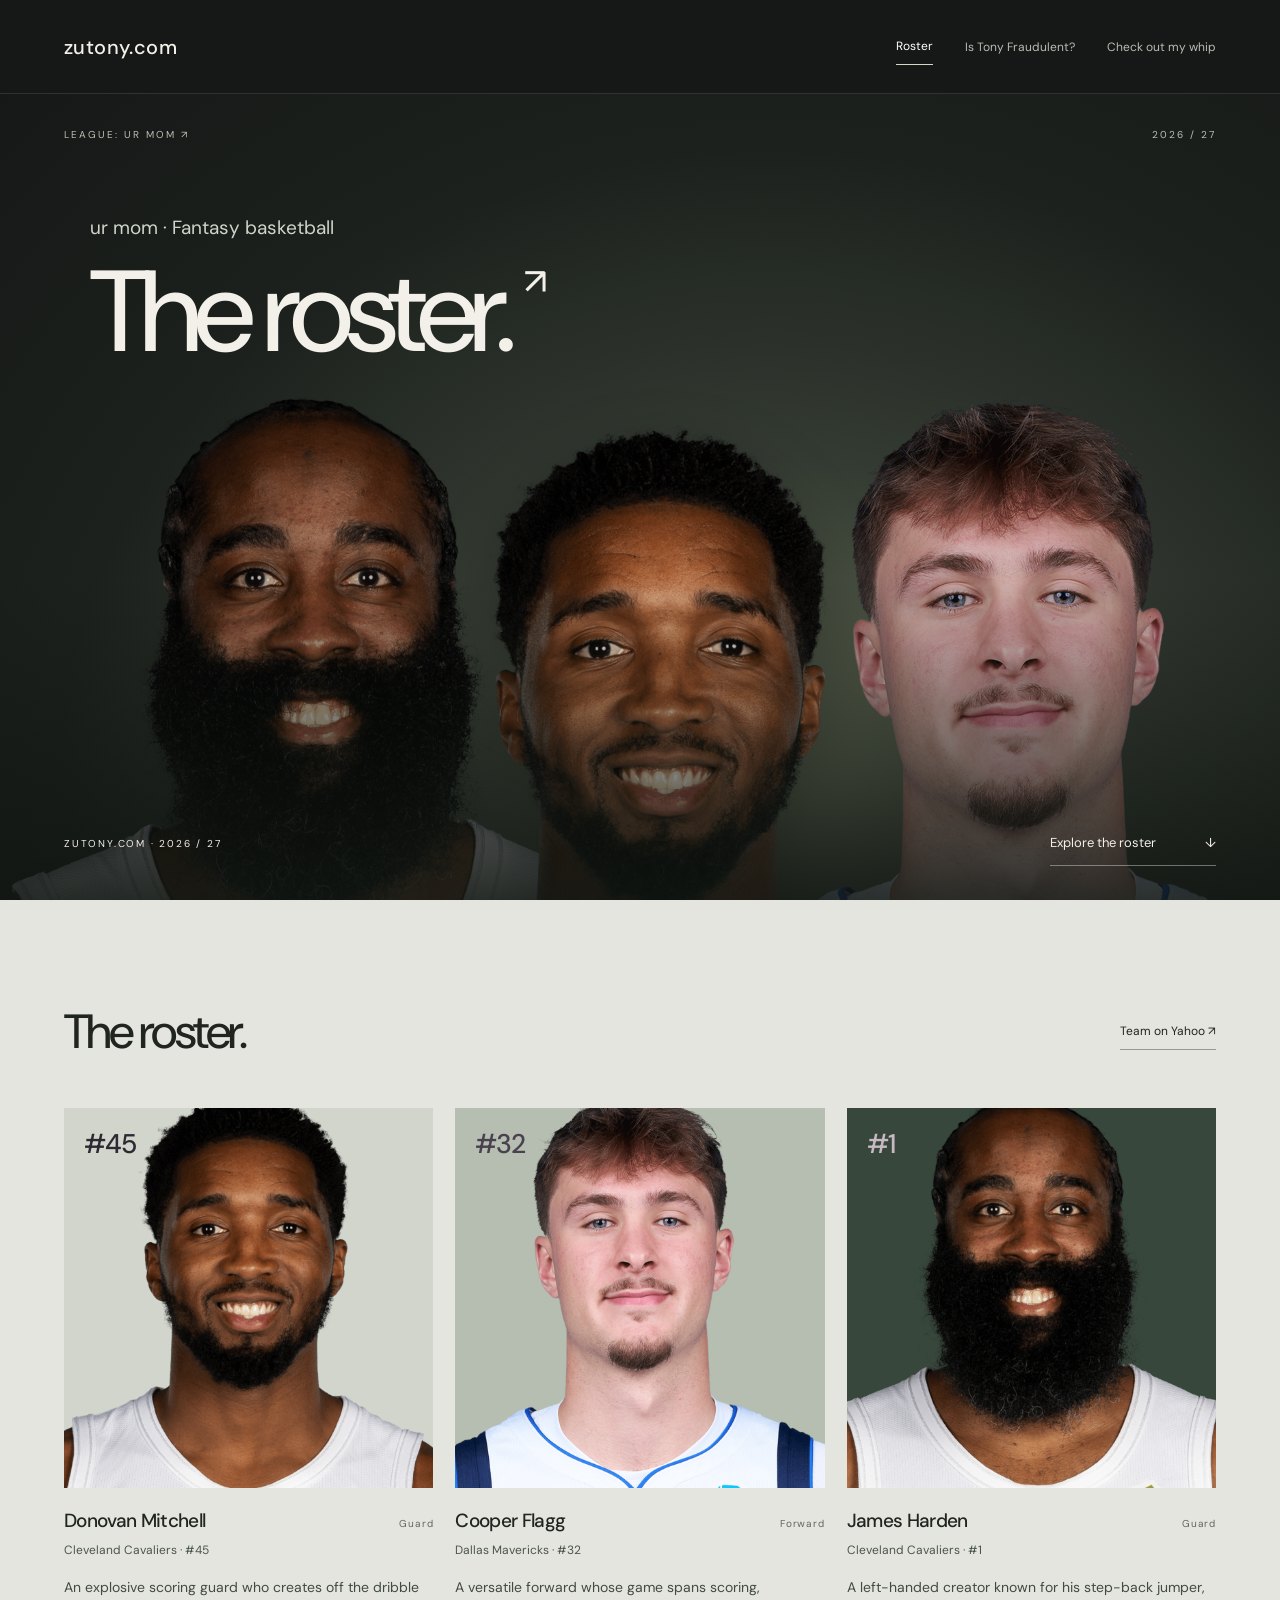
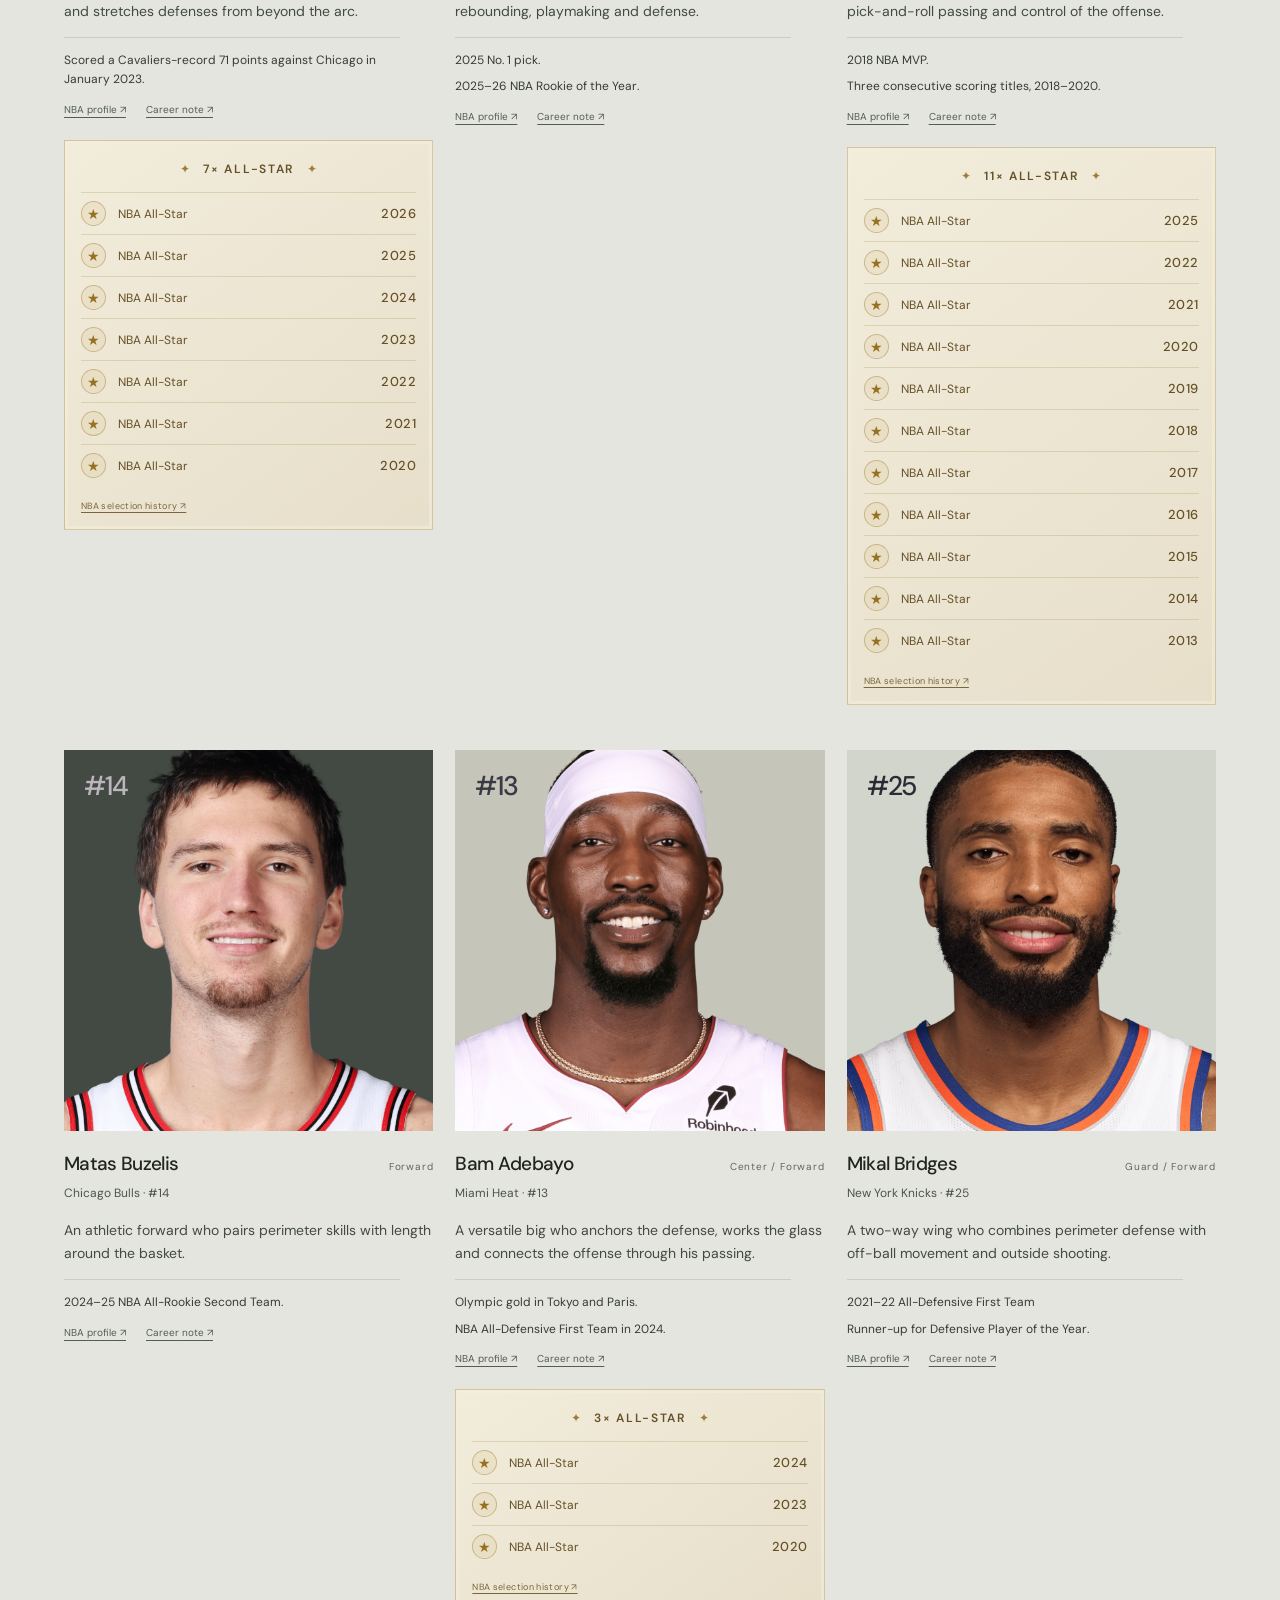
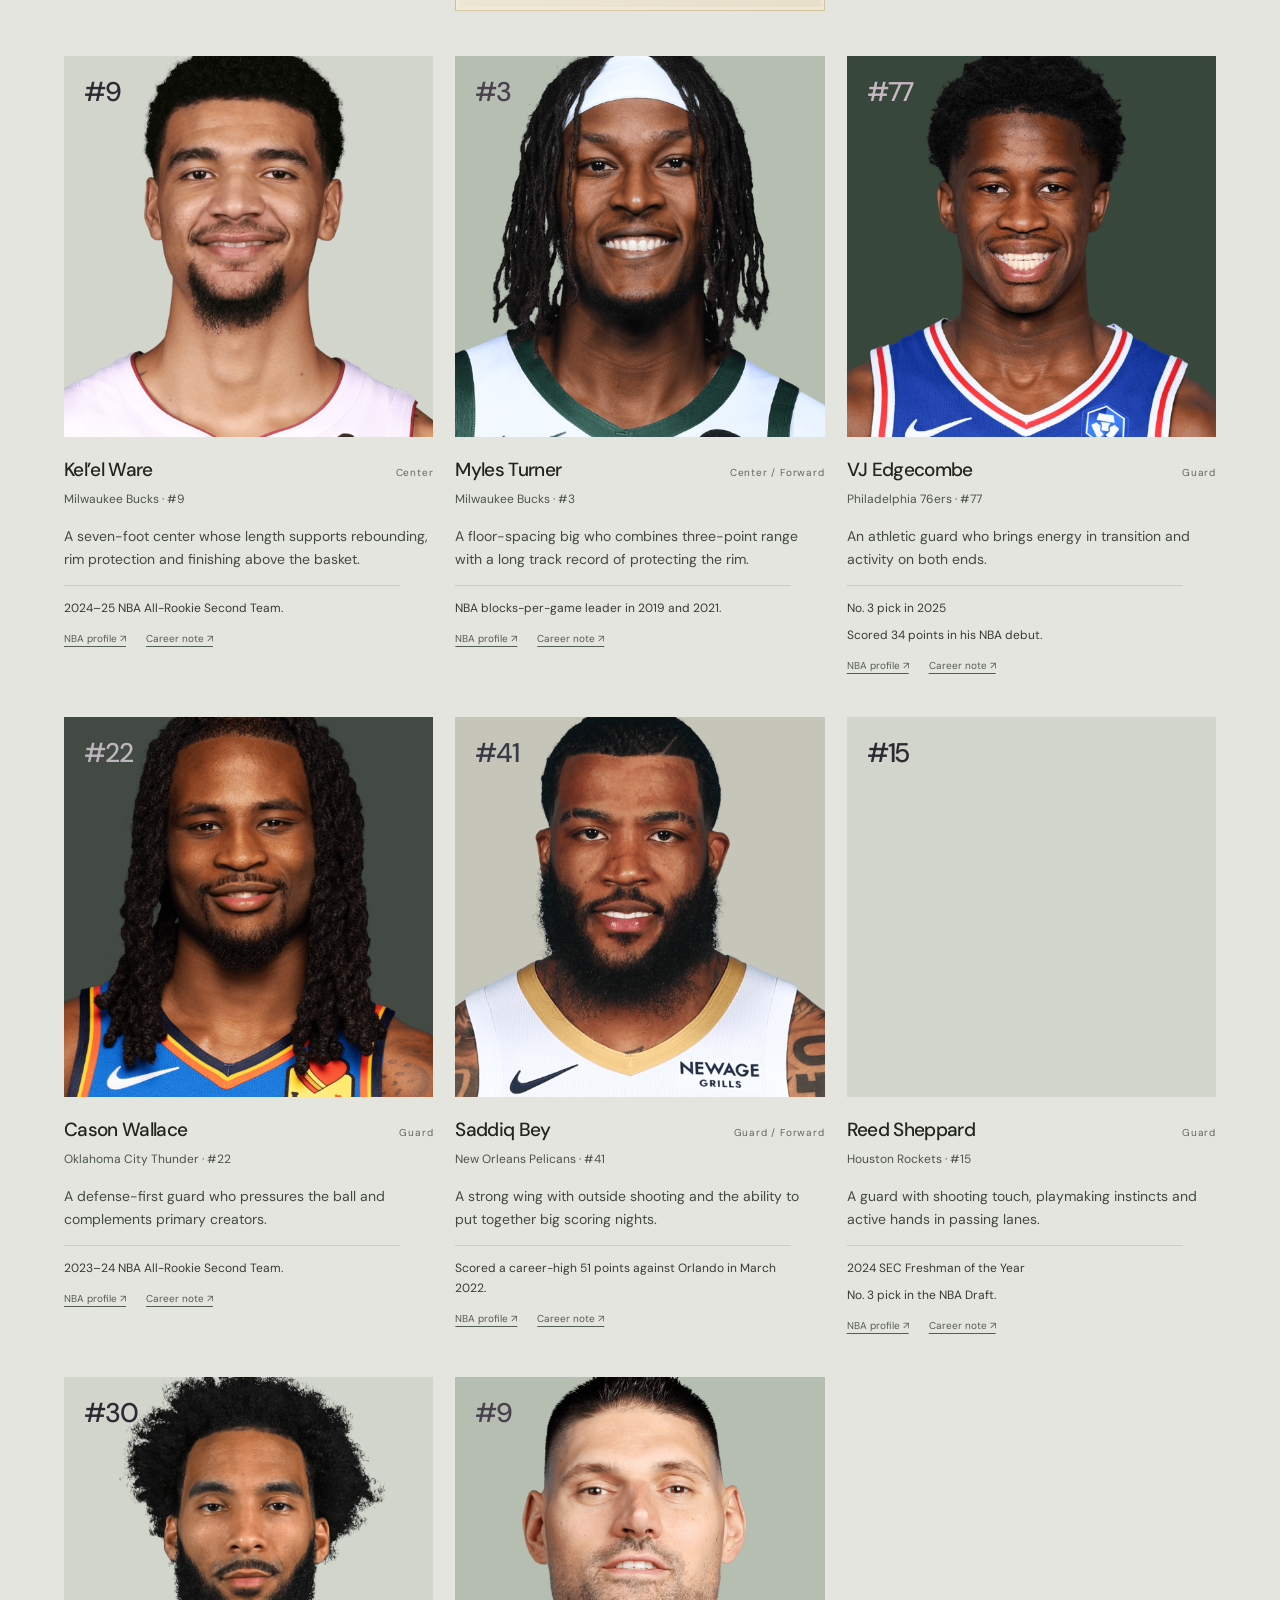
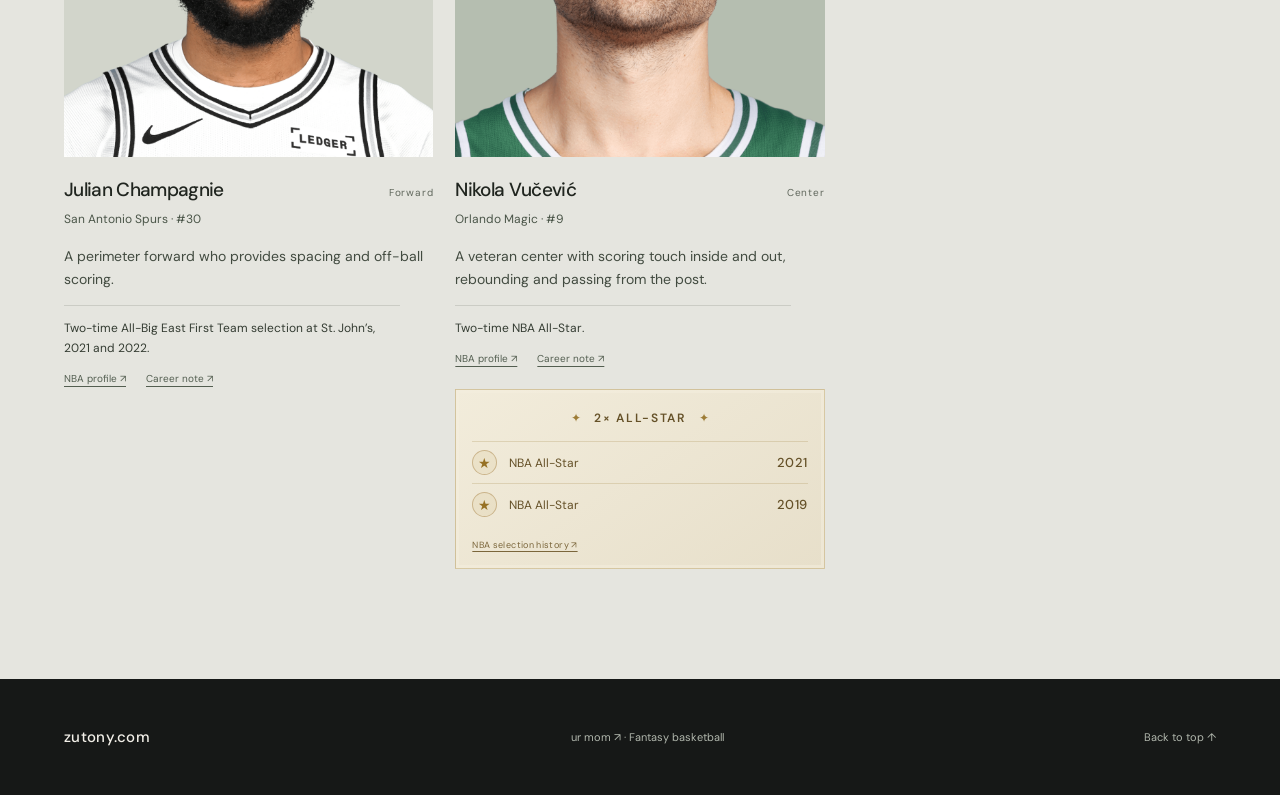
==== index.html @ 823941b4 "Publish zutony.com website" ====
<!doctype html>
<html lang="en">
<head>
<meta charset="utf-8"><meta name="viewport" content="width=device-width,initial-scale=1">
<title>The Roster — ur mom</title>
<meta name="description" content="Meet the zutony.com roster in the ur mom fantasy basketball league.">
<link rel="stylesheet" href="style.css"><link rel="stylesheet" href="pages.css">
</head>
<body>
<header><a class="wordmark" href="index.html">zutony.com</a><nav aria-label="Main navigation"><a href="index.html" aria-current="page">Roster</a><a href="receipts.html">Is Tony Fraudulent?</a><a href="whip.html">Check out my whip</a></nav></header>
<main>
<section class="hero" aria-labelledby="team-title">
<div class="hero-label"><a href="https://basketball.fantasysports.yahoo.com/nba/106209" target="_blank" rel="noopener noreferrer" aria-label="ur mom league on Yahoo">LEAGUE: UR MOM ↗</a> <span>2026 / 27</span></div>
<div class="hero-title"><p><a href="https://basketball.fantasysports.yahoo.com/nba/106209" target="_blank" rel="noopener noreferrer">ur mom</a> · Fantasy basketball</p><h1 id="team-title"><a href="https://basketball.fantasysports.yahoo.com/nba/106209/1" target="_blank" rel="noopener noreferrer" aria-label="The roster on Yahoo">The roster.<span class="hero-link-arrow" aria-hidden="true">↗</span></a></h1></div>
<div class="portraits" aria-hidden="true"><img class="harden" src="images/players/james-harden.png" alt=""><img class="flagg" src="images/players/cooper-flagg.png" alt=""><img class="mitchell" src="images/players/donovan-mitchell.png" alt=""></div>
<div class="hero-bottom"><span>ZUTONY.COM · 2026 / 27</span><a href="#roster" aria-label="Explore the roster">Explore the roster <span>↓</span></a></div>
</section>
<section id="roster" class="roster"><div class="section-heading"><h2><a href="https://basketball.fantasysports.yahoo.com/nba/106209/1" target="_blank" rel="noopener noreferrer" aria-label="The roster on Yahoo">The roster.</a></h2><a class="team-link" href="https://basketball.fantasysports.yahoo.com/nba/106209/1" target="_blank" rel="noopener noreferrer">Team on Yahoo ↗</a></div><div id="players" class="grid"></div></section>
</main>
<footer><a class="wordmark" href="#">zutony.com</a><span><a href="https://basketball.fantasysports.yahoo.com/nba/106209" target="_blank" rel="noopener noreferrer">ur mom ↗</a> · Fantasy basketball</span><a href="#">Back to top ↑</a></footer>
<script src="roster.js"></script>
</body></html>
---- style.css ----
@import url('https://fonts.googleapis.com/css2?family=DM+Sans:wght@400;450;500;600;700&display=swap');
:root{font-family:'DM Sans',Arial,sans-serif;color:#f3f0e9;background:#161817;scroll-behavior:smooth}*{box-sizing:border-box}body{margin:0}a{color:inherit;text-decoration:none}a:focus-visible{outline:2px solid #c3d2a4;outline-offset:7px}header{height:94px;padding:0 5%;display:flex;align-items:center;justify-content:space-between;border-bottom:1px solid #ffffff1c}.wordmark{font-size:20px;letter-spacing:.45em;font-weight:600}.nav{font-size:13px;color:#d1d3ce}.nav span{margin-left:32px}.hero{height:min(820px,calc(100svh - 94px));min-height:650px;position:relative;overflow:hidden;background:radial-gradient(ellipse at 60% 85%,#69725b 0%,#343b32 33%,#1c211d 65%,#161817 100%)}.hero-label{position:absolute;top:34px;left:5%;right:5%;display:flex;justify-content:space-between;font-size:10px;letter-spacing:.2em;color:#b8c0b3}.hero-title{position:absolute;left:7%;top:15%;z-index:3}.hero-title p{font-size:19px;margin:0 0 12px;color:#d0d5c9}.hero-title h1{font-weight:450;font-size:clamp(50px,7.5vw,118px);letter-spacing:-.065em;line-height:1.05;margin:0}.portraits{position:absolute;inset:0;pointer-events:none}.portraits img{position:absolute;width:73%;height:auto;bottom:-17%;object-fit:contain;filter:drop-shadow(0 20px 30px #0004)}.portraits .harden{left:-12%;bottom:-14%;z-index:1;filter:brightness(.8)}.portraits .flagg{right:-16%;bottom:-14%;z-index:1;filter:brightness(.85)}.portraits .mitchell{left:14%;bottom:-21%;width:76%;z-index:2}.hero:after{content:'';position:absolute;inset:60% 0 0;background:linear-gradient(transparent,#101511d9);z-index:2;pointer-events:none}.hero-bottom{position:absolute;bottom:34px;left:5%;right:5%;z-index:4;display:flex;align-items:center;justify-content:space-between}.hero-bottom>span{font-size:10px;letter-spacing:.18em}.hero-bottom a{font-size:13px;padding:14px 0;border-bottom:1px solid #ffffff60}.hero-bottom a span{padding-left:46px}.roster{padding:100px 5% 110px;background:#e5e5df;color:#20251f;scroll-margin-top:20px}.section-heading{display:flex;align-items:center;justify-content:space-between;margin-bottom:45px}.section-heading h2{font-size:48px;font-weight:450;letter-spacing:-.05em;margin:0}.section-heading>span{font-size:11px;letter-spacing:.16em}.grid{display:grid;grid-template-columns:repeat(3,minmax(0,1fr));gap:45px 22px}.player{margin:0;min-width:0}.player-image{position:relative;aspect-ratio:1/1.03;background:#d2d5cb;overflow:hidden}.player:nth-child(6n+2) .player-image{background:#b5beb0}.player:nth-child(6n+3) .player-image{background:#38473c}.player:nth-child(6n+4) .player-image{background:#424a43}.player:nth-child(6n+5) .player-image{background:#c6c5b9}.player-image img{position:absolute;bottom:0;left:50%;height:105%;width:auto;max-width:none;transform:translateX(-50%);transition:transform .5s ease}.player:hover img{transform:translateX(-50%) scale(1.035)}.player-number{position:absolute;top:18px;left:20px;font-size:10px;letter-spacing:.1em;z-index:1;color:#fff9;mix-blend-mode:difference}.player figcaption{display:flex;align-items:baseline;justify-content:space-between;gap:10px;padding-top:17px}.player h3{font-size:19px;letter-spacing:-.035em;font-weight:500;margin:0}.position{font-size:10px;letter-spacing:.08em;color:#60675c;white-space:nowrap}footer{padding:48px 5%;display:flex;align-items:center;justify-content:space-between;gap:24px}footer span,footer>a:last-child{font-size:11px;color:#b1b7ad}footer .wordmark{font-size:15px}@media(min-width:1700px){.roster{padding-left:max(5%,calc((100% - 1500px)/2));padding-right:max(5%,calc((100% - 1500px)/2))}}@media(max-width:800px){header{height:76px}.hero{min-height:600px;height:78svh}.hero-title{left:5%;top:17%}.hero-title h1{font-size:clamp(45px,9vw,75px)}.portraits img{width:110%;bottom:-1%}.portraits .harden{left:-42%;bottom:0}.portraits .flagg{right:-43%;bottom:0}.portraits .mitchell{width:120%;left:-10%;bottom:-10%}.grid{grid-template-columns:repeat(2,minmax(0,1fr));gap:30px 16px}.roster{padding-top:60px;padding-bottom:65px}.section-heading h2{font-size:38px}.player figcaption{display:block}.position{display:block;margin-top:6px}.player h3{font-size:17px}footer{flex-wrap:wrap}footer span{order:3;width:100%}}@media(prefers-reduced-motion:reduce){:root{scroll-behavior:auto}.player-image img{transition:none}}
/* Player introductions */
header .wordmark,footer .wordmark{letter-spacing:.02em;font-weight:500;text-transform:none}
.hero-title h1{font-size:clamp(65px,9vw,140px)}
.player figcaption{display:block;padding-top:20px}
.player-heading{display:flex;align-items:baseline;justify-content:space-between;gap:12px}
.player-number{font-size:27px;font-weight:500;letter-spacing:-.04em;color:#fff;mix-blend-mode:difference}
.player-team{font-size:12px;margin:9px 0 18px;color:#4a5548}
.player-team span{white-space:nowrap}
.player-summary{font-size:14px;line-height:1.65;margin:0 0 14px;color:#424b40;max-width:40ch}
.player-achievement{border-top:1px solid #20251f22;padding-top:13px;margin:0;font-size:12px;line-height:1.65;color:#343c32;max-width:42ch}
.player-sources{display:flex;gap:20px;flex-wrap:wrap;margin-top:13px;font-size:10px;color:#535e50}
.player-sources a{text-decoration:underline;text-underline-offset:4px}
.player-sources a:hover{color:#111}
@media(max-width:800px){.player-heading{display:block}.player-summary{font-size:13px}.player-team{line-height:1.5;font-size:11px}.player-achievement{font-size:11px}.player-number{font-size:23px}}
@media(max-width:480px){.grid{grid-template-columns:1fr;gap:48px}.player-image{aspect-ratio:1/1}.player h3{font-size:22px}.player-heading{display:flex}.player-summary{max-width:none;font-size:14px}.player-achievement{max-width:none;font-size:12px}.player-team{font-size:12px}.hero-title h1{font-size:64px}}
.team-link{font-size:12px;border-bottom:1px solid #20251f66;padding:10px 0;white-space:nowrap}.hero-title p a:hover,footer span a:hover,.hero-label a:hover{text-decoration:underline;text-underline-offset:4px}.hero-label a{position:relative;z-index:5}
.section-heading h2 a:hover{text-decoration:underline;text-decoration-thickness:1px;text-underline-offset:7px}
.hero-title h1 a{display:inline-block}.hero-link-arrow{font-size:.32em;vertical-align:top;display:inline-block;margin:.28em 0 0 .4em;letter-spacing:0;transition:transform .2s}.hero-title h1 a:hover .hero-link-arrow{transform:translate(3px,-3px)}@media(prefers-reduced-motion:reduce){.hero-link-arrow{transition:none}}
.all-star-honors{margin-top:24px;padding:20px 16px 15px;background:linear-gradient(145deg,#f2ecdb,#e7dfca);border:1px solid #aa8d4960;color:#655128;box-shadow:inset 0 0 0 3px #f6f0df80}
.all-star-heading{display:flex;align-items:center;justify-content:center;gap:13px;padding-bottom:15px}
.all-star-heading h4{margin:0;text-transform:uppercase;font-size:12px;font-weight:600;letter-spacing:.14em}
.all-star-ornament{font-size:12px;color:#9d7c36}
.all-star-honors ul{list-style:none;margin:0;padding:0}
.all-star-row{display:flex;align-items:center;gap:12px;min-height:42px;border-top:1px solid #a2874a40;font-size:12px}
.all-star-medallion{display:grid;place-items:center;width:25px;height:25px;border:1px solid #ab884f80;border-radius:50%;background:#d8c38e33;color:#977123;font-size:14px;flex-shrink:0}
.all-star-year{margin-left:auto;font-size:13px;font-variant-numeric:tabular-nums;font-weight:500;letter-spacing:.04em}
.all-star-source{display:inline-block;font-size:9px;letter-spacing:.04em;margin-top:14px;text-decoration:underline;text-underline-offset:3px;color:#7b663b}
@media(max-width:800px){.all-star-honors{padding:18px 12px 14px}.all-star-heading{gap:9px}.all-star-heading h4{font-size:11px}.all-star-row{font-size:11px;gap:9px}}
.achievement-point{display:block}.achievement-point+.achievement-point{margin-top:7px}
---- pages.css ----
header nav{display:flex;gap:32px;align-items:center;font-size:12px;color:#b7bdb2}header nav a{padding:10px 0}header nav a:hover,header nav [aria-current=page]{color:#fff}header nav [aria-current=page]{border-bottom:1px solid #d2dacb}header .wordmark{white-space:nowrap}.page-intro{padding:90px 7% 76px;background:#202720}.eyebrow{font-size:10px;letter-spacing:.2em;margin:0 0 24px;color:#bdc5b6}.page-intro h1{font-size:clamp(65px,8vw,120px);font-weight:450;letter-spacing:-.065em;margin:0;line-height:1.1}.intro-note{color:#bbc2b5;margin-top:25px;font-size:15px}.receipt{padding:66px 7%;background:#e5e5df;color:#20251f}.receipt:nth-of-type(odd){background:#252b26;color:#eeeee7}.receipt-inner{max-width:1400px;margin:auto;display:flow-root}.receipt-date{font-size:11px;letter-spacing:.1em;margin:0 0 25px}.receipt-image{display:block;background:#fff}.receipt img{display:block;width:100%;height:auto}.receipt-link{float:right;display:block;margin-top:23px;font-size:12px;padding-bottom:8px;border-bottom:1px solid currentColor}.receipt-image:hover{outline:1px solid #929d89;outline-offset:5px}.next-page{padding:65px 7%;display:block;background:#181d19}.next-page>span{font-size:11px;color:#acb6a4}.next-page strong{display:flex;justify-content:space-between;align-items:center;font-weight:450;font-size:clamp(28px,4vw,58px);letter-spacing:-.04em;margin-top:15px}.next-page strong span{font-size:.7em}.car-hero{position:relative;height:calc(100svh - 94px);min-height:640px;max-height:1100px;overflow:hidden;background:#30372e}.car-cover{width:100%;height:100%;object-fit:cover;object-position:55% 58%;display:block}.car-hero:after{content:'';position:absolute;inset:0;background:linear-gradient(90deg,#08110be0,transparent 75%),linear-gradient(0deg,#09100b88,transparent 30%);pointer-events:none}.car-hero-copy{position:absolute;top:12%;left:7%;z-index:1}.car-hero h1{font-size:clamp(60px,7vw,110px);letter-spacing:-.065em;font-weight:450;line-height:1.03;margin:0}.car-scroll{position:absolute;bottom:40px;left:7%;z-index:1;font-size:12px;padding:15px 0;border-bottom:1px solid #fff8}.car-scroll span{margin-left:45px}.car-gallery{padding:90px 7%;background:#1c211e;scroll-margin-top:25px}.car-gallery-heading{display:flex;justify-content:space-between;align-items:center;margin-bottom:45px}.car-gallery-heading h2{font-size:42px;font-weight:450;letter-spacing:-.05em;margin:0}.car-gallery-heading>span{font-size:10px;color:#a3ae9b;letter-spacing:.1em}.car-photo{display:block;overflow:hidden}.car-photo img{width:100%;height:100%;object-fit:cover;display:block;transition:transform .6s ease}.car-photo:hover img{transform:scale(1.015)}.car-wide{aspect-ratio:16/10;margin-bottom:28px}.car-pair{display:grid;grid-template-columns:1fr 1fr;gap:28px;margin-bottom:28px}.car-pair .car-photo{aspect-ratio:3/4}.car-finish{display:grid;grid-template-columns:1fr 1fr;gap:7%;align-items:center;padding-top:28px}.car-finish .car-photo{aspect-ratio:3/4}.finish-title{font-size:clamp(35px,5vw,70px);letter-spacing:-.05em;margin:0 0 30px}.car-finish>div>a{font-size:12px;border-bottom:1px solid #fff6;padding-bottom:9px}.explore-pages{display:grid;grid-template-columns:1fr 1fr}.explore-pages>a{min-height:420px;position:relative;padding:55px 10%;overflow:hidden}.explore-pages h2{font-size:clamp(32px,4vw,65px);font-weight:450;letter-spacing:-.05em;line-height:1.1;margin:20px 0;position:relative;z-index:2}.explore-receipts{background:#303b30}.explore-receipts>span:first-child{font-size:12px;color:#c3ccbb}.explore-car>img{position:absolute;inset:0;width:100%;height:100%;object-fit:cover}.explore-car:after{content:'';position:absolute;inset:0;background:#07100877}.explore-arrow{position:absolute;bottom:40px;right:10%;font-size:32px;z-index:2}.photo-dialog{padding:0;border:none;background:#101510f5;max-width:100vw;max-height:100svh;width:100vw;height:100svh;color:white}.photo-dialog::backdrop{background:#101510ee}.photo-dialog img{display:block;width:100%;height:100%;object-fit:contain;padding:60px 4%}.photo-dialog button{position:absolute;right:25px;top:20px;color:#fff;background:#202620;border:1px solid #fff5;padding:12px 20px;font:inherit;cursor:pointer}.photo-dialog button:hover{background:#485344}@media(max-width:800px){header{gap:15px}header nav{gap:16px;font-size:11px}header .wordmark{font-size:17px}.car-hero{height:80svh;min-height:600px}.car-hero-copy{top:8%}.car-cover{object-position:58% center}.car-hero:after{background:linear-gradient(180deg,#08110ba6,transparent 65%),linear-gradient(0deg,#08110b99,transparent 30%)}.car-gallery{padding:60px 5%}.car-gallery-heading h2{font-size:35px}.car-pair{gap:16px;margin-bottom:16px}.car-wide{margin-bottom:16px}.explore-pages>a{min-height:340px}.receipt{padding:45px 5%}.page-intro{padding:65px 5%}.next-page{padding:45px 5%}}@media(max-width:550px){header{height:auto;min-height:100px;align-items:flex-start;flex-direction:column;padding-top:20px;padding-bottom:15px;gap:8px}header nav{width:100%;justify-content:space-between}.explore-pages{grid-template-columns:1fr}.explore-pages>a{min-height:300px;padding:40px 7%}.explore-pages h2{font-size:45px}.car-hero{min-height:620px}.car-hero h1{font-size:65px}.car-cover{object-position:58% center}.car-finish{grid-template-columns:1fr;gap:30px}.car-finish>div{padding:20px 0 15px}.car-gallery-heading>span{font-size:9px}.car-wide{aspect-ratio:4/3}.receipt-date{font-size:10px;letter-spacing:.04em}.receipt-link{font-size:11px}.next-page strong{font-size:32px}.car-pair{gap:12px}.car-pair .car-photo{aspect-ratio:2/3}.hero{min-height:650px}}@media(prefers-reduced-motion:reduce){.car-photo img{transition:none}}
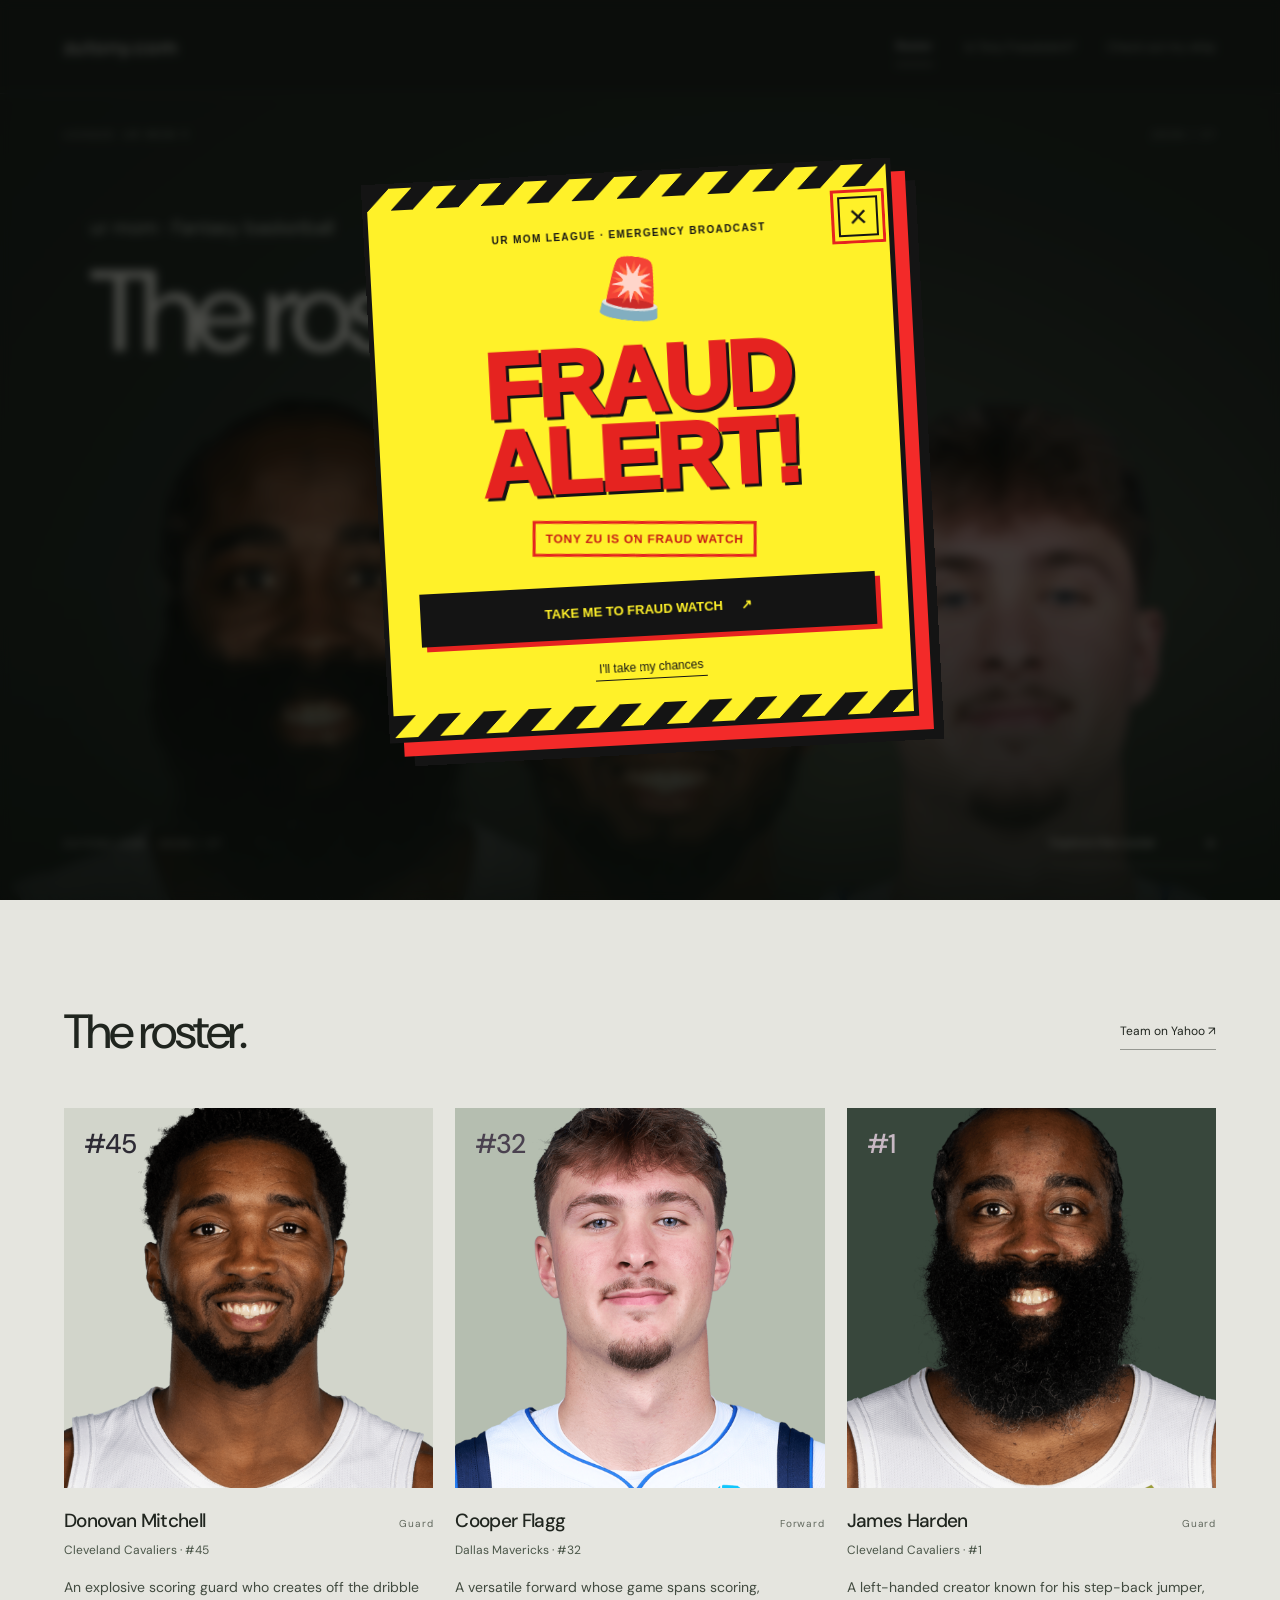
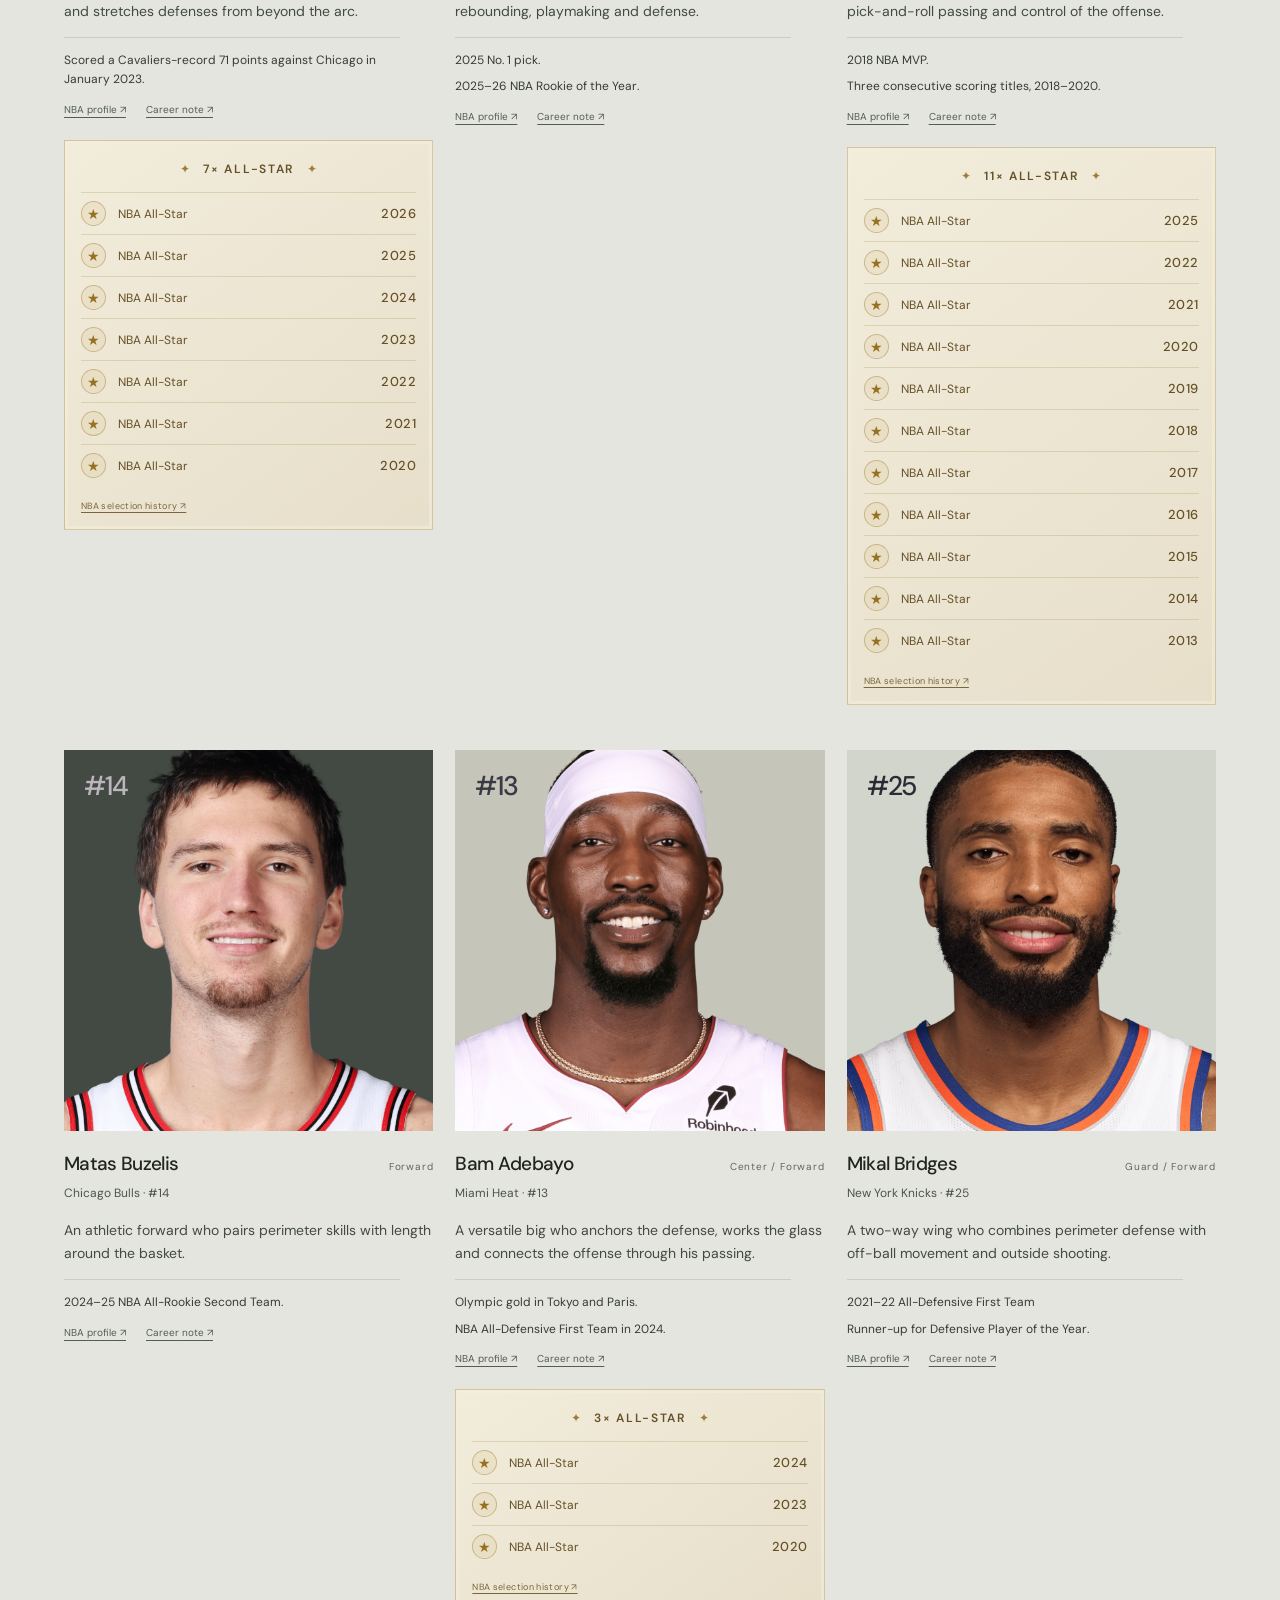
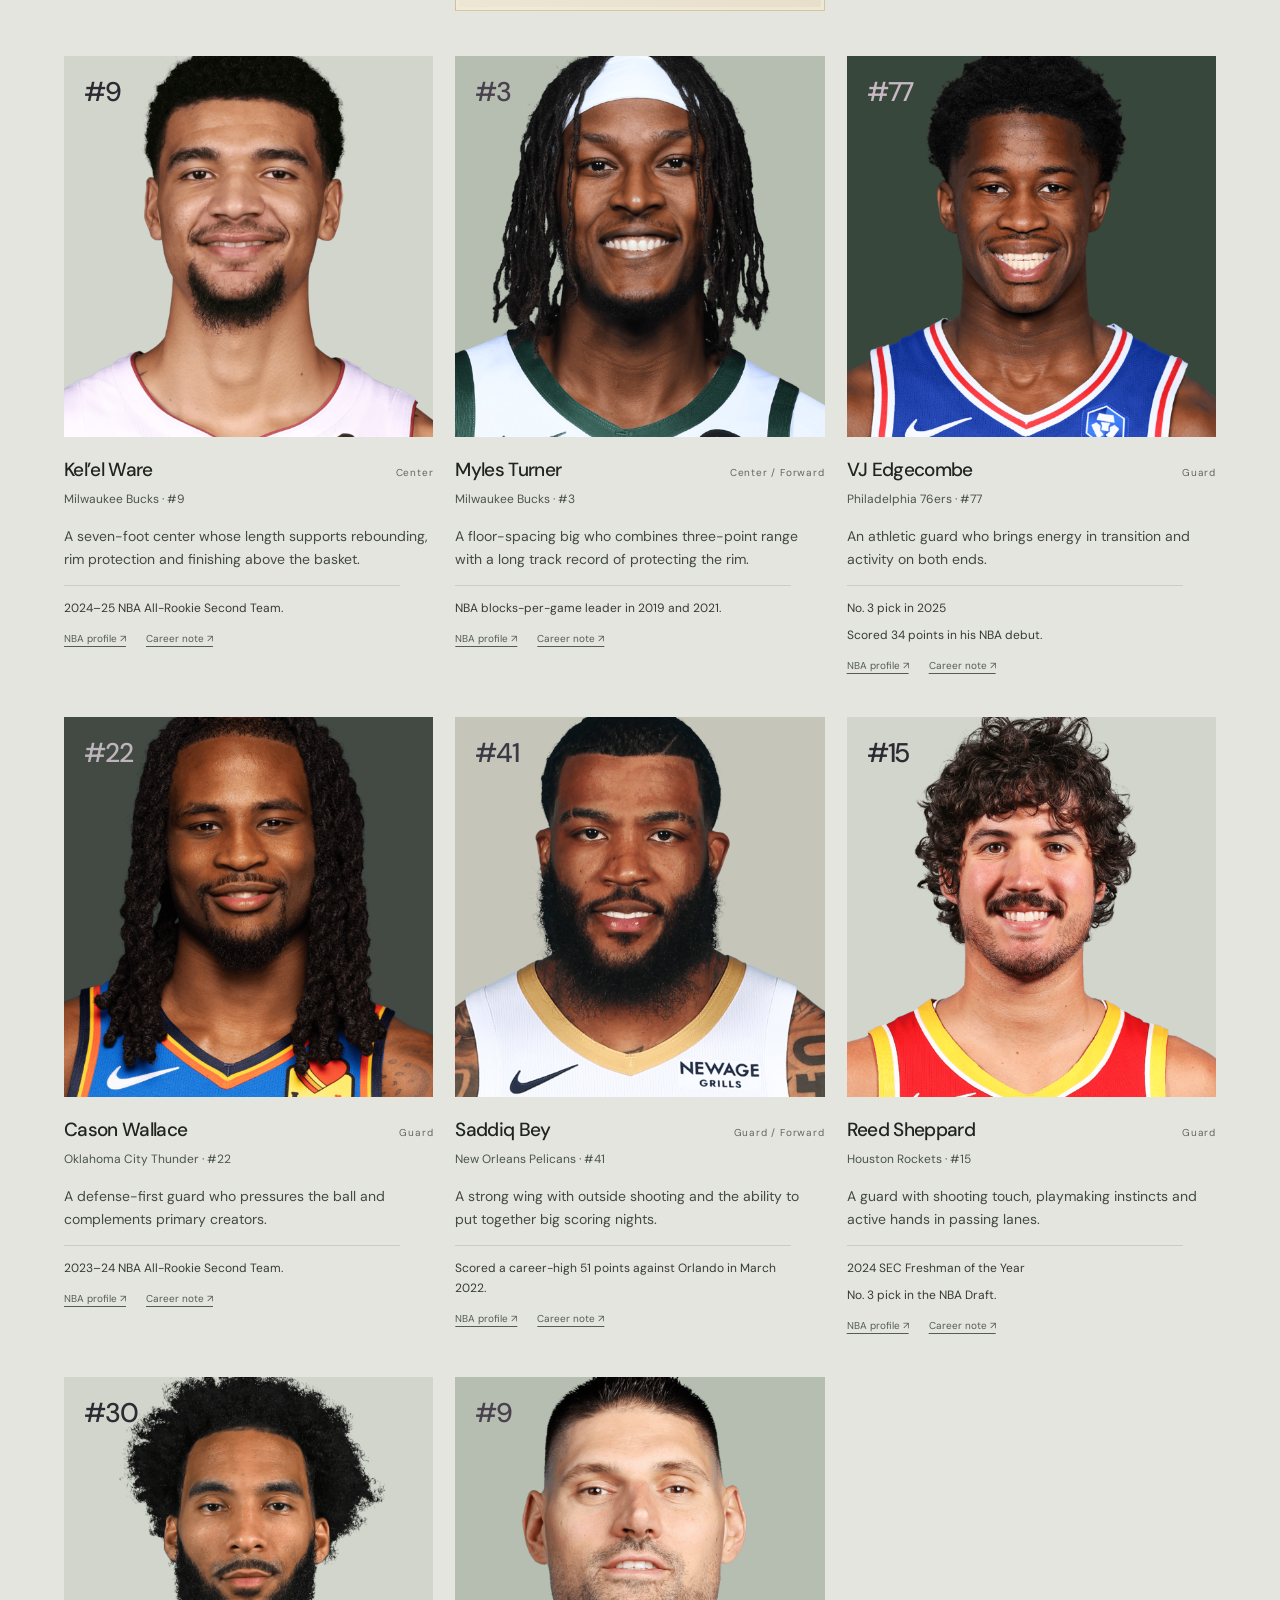
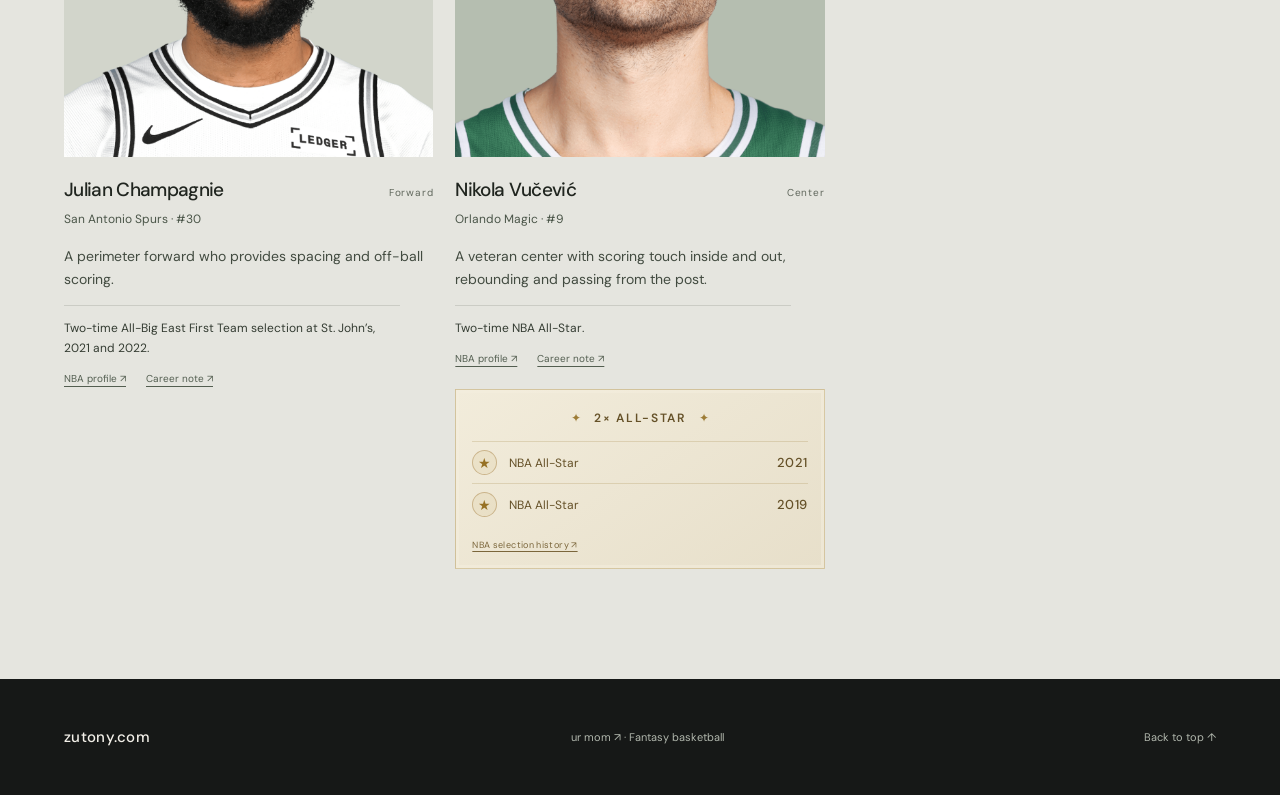
==== commit ebbd7cc5: "Add over-the-top dismissible fraud alert" ====
--- a/index.html
+++ b/index.html
@@ -5,7 +5,7 @@
 <title>The Roster — ur mom</title>
 <meta name="description" content="Meet the zutony.com roster in the ur mom fantasy basketball league.">
 <link rel="stylesheet" href="style.css"><link rel="stylesheet" href="pages.css">
-</head>
+<link rel="stylesheet" href="fraud-alert.css"></head>
 <body>
 <header><a class="wordmark" href="index.html">zutony.com</a><nav aria-label="Main navigation"><a href="index.html" aria-current="page">Roster</a><a href="receipts.html">Is Tony Fraudulent?</a><a href="whip.html">Check out my whip</a></nav></header>
 <main>
@@ -19,7 +19,7 @@
 </main>
 <footer><a class="wordmark" href="#">zutony.com</a><span><a href="https://basketball.fantasysports.yahoo.com/nba/106209" target="_blank" rel="noopener noreferrer">ur mom ↗</a> · Fantasy basketball</span><a href="#">Back to top ↑</a></footer>
 <script src="roster.js"></script>
-</body></html>
+<script src="fraud-alert.js"></script></body></html>
 
 
 
@@ -27,3 +27,4 @@
 
 
 
+
--- a/style.css
+++ b/style.css
@@ -29,3 +29,7 @@
 .all-star-source{display:inline-block;font-size:9px;letter-spacing:.04em;margin-top:14px;text-decoration:underline;text-underline-offset:3px;color:#7b663b}
 @media(max-width:800px){.all-star-honors{padding:18px 12px 14px}.all-star-heading{gap:9px}.all-star-heading h4{font-size:11px}.all-star-row{font-size:11px;gap:9px}}
 .achievement-point{display:block}.achievement-point+.achievement-point{margin-top:7px}
+
+/* Keep portrait heads inside the hero as desktop screens get wider. */
+@media(min-width:801px){.portraits img{height:112%;object-position:center bottom}.portraits .mitchell{height:119%}}
+
--- a/fraud-alert.css
+++ b/fraud-alert.css
@@ -0,0 +1,14 @@
+.fraud-alert{width:min(530px,calc(100% - 40px));max-height:calc(100svh - 40px);padding:0;border:5px solid #141414;background:#fff129;color:#141414;box-shadow:14px 14px 0 #f32a29,24px 24px 0 #141414;transform:rotate(-3deg);overflow:auto;font-family:Arial,sans-serif}
+.fraud-alert::backdrop{background:#080b08b8;backdrop-filter:blur(5px)}
+.fraud-alert-stripe{height:22px;background:repeating-linear-gradient(135deg,#141414 0 16px,#fff129 16px 32px)}
+.fraud-alert-close{position:absolute;right:10px;top:32px;width:40px;height:40px;border:2px solid #141414;background:#fff129;color:#141414;font-size:32px;line-height:1;cursor:pointer;z-index:1}
+.fraud-alert-body{text-align:center;padding:28px 32px 24px}
+.fraud-alert-kicker{font:800 10px/1.5 Arial,sans-serif;letter-spacing:.14em;margin:0 35px 12px}
+.fraud-alert-siren{font-size:58px;line-height:1.2;transform:rotate(9deg)}
+.fraud-alert h2{font:1000 clamp(58px,12vw,92px)/.85 Impact,'Arial Black',Arial,sans-serif;letter-spacing:-.035em;color:#e52320;margin:18px 0 24px;text-shadow:3px 3px 0 #141414}
+.fraud-alert-stamp{display:inline-block;border:3px solid #e52320;color:#c71916;padding:8px 10px;transform:rotate(3deg);font-size:12px;font-weight:900;letter-spacing:.06em;margin:0 0 26px}
+.fraud-alert-go{display:flex;align-items:center;justify-content:center;gap:18px;background:#141414;color:#fff129;padding:19px 14px;font-size:13px;font-weight:900;box-shadow:5px 5px 0 #e52320}
+.fraud-alert-go:hover{background:#e52320;color:white;box-shadow:5px 5px 0 #141414}
+.fraud-alert-dismiss{display:block;margin:20px auto 0;border:0;border-bottom:1px solid #141414;background:none;color:#141414;padding:4px;font-size:12px;cursor:pointer}
+.fraud-alert :focus-visible{outline:3px solid #e52320;outline-offset:4px}
+@media(max-width:480px){.fraud-alert{transform:rotate(-2deg);box-shadow:7px 7px 0 #f32a29,12px 12px 0 #141414}.fraud-alert-body{padding:23px 18px 20px}.fraud-alert-kicker{font-size:8px}.fraud-alert-go{font-size:11px}}
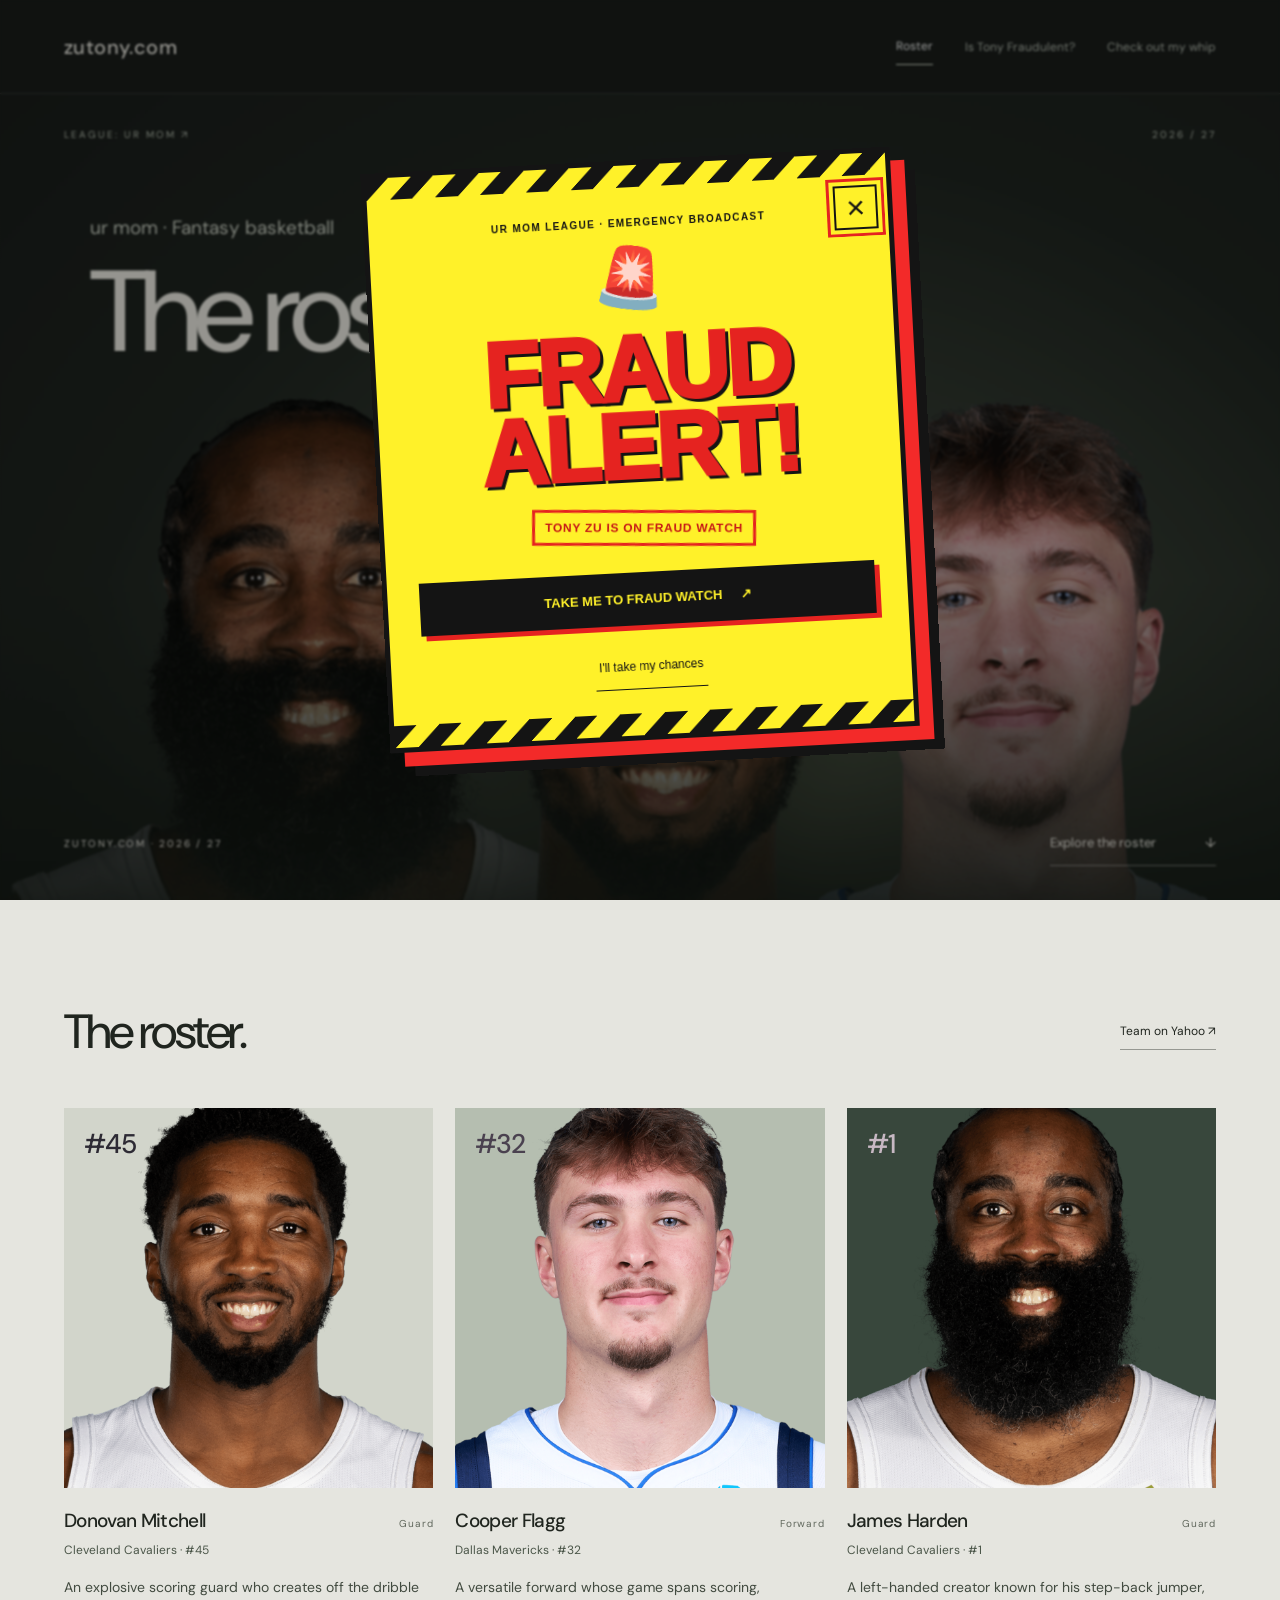
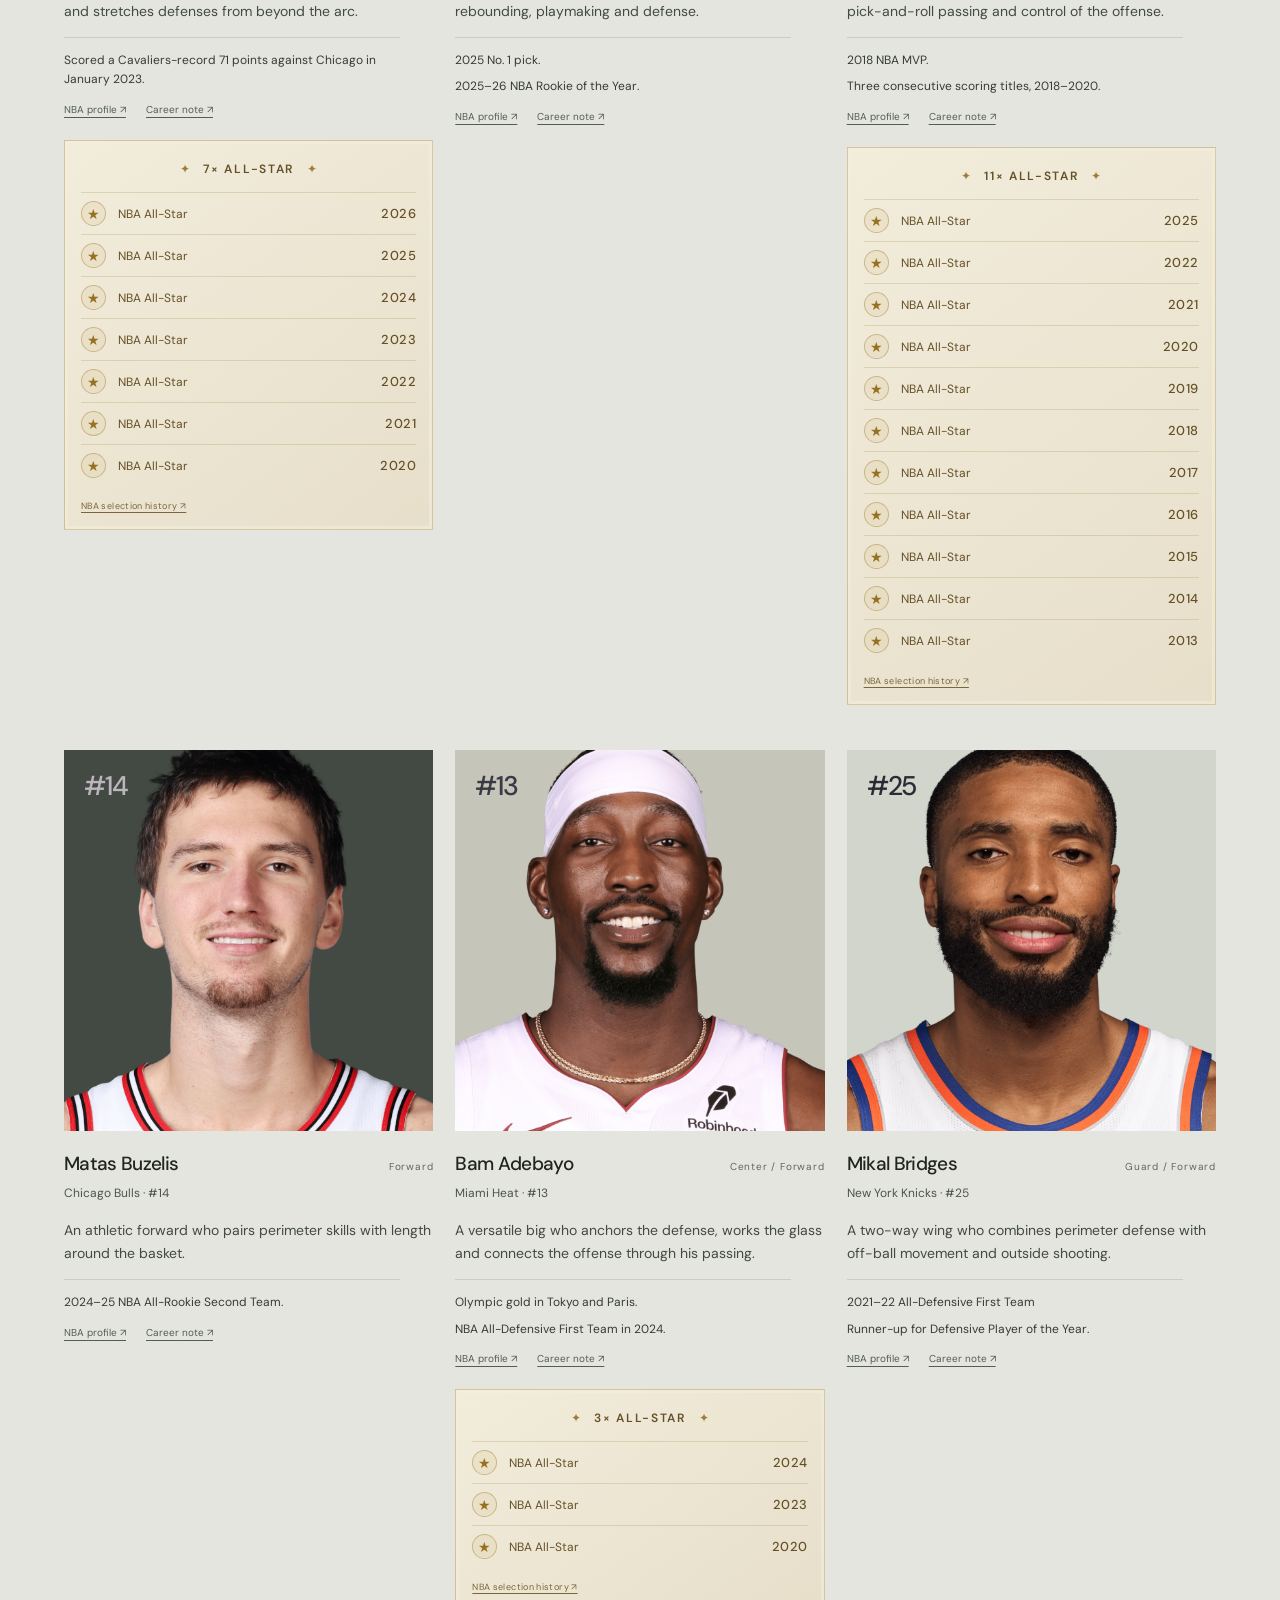
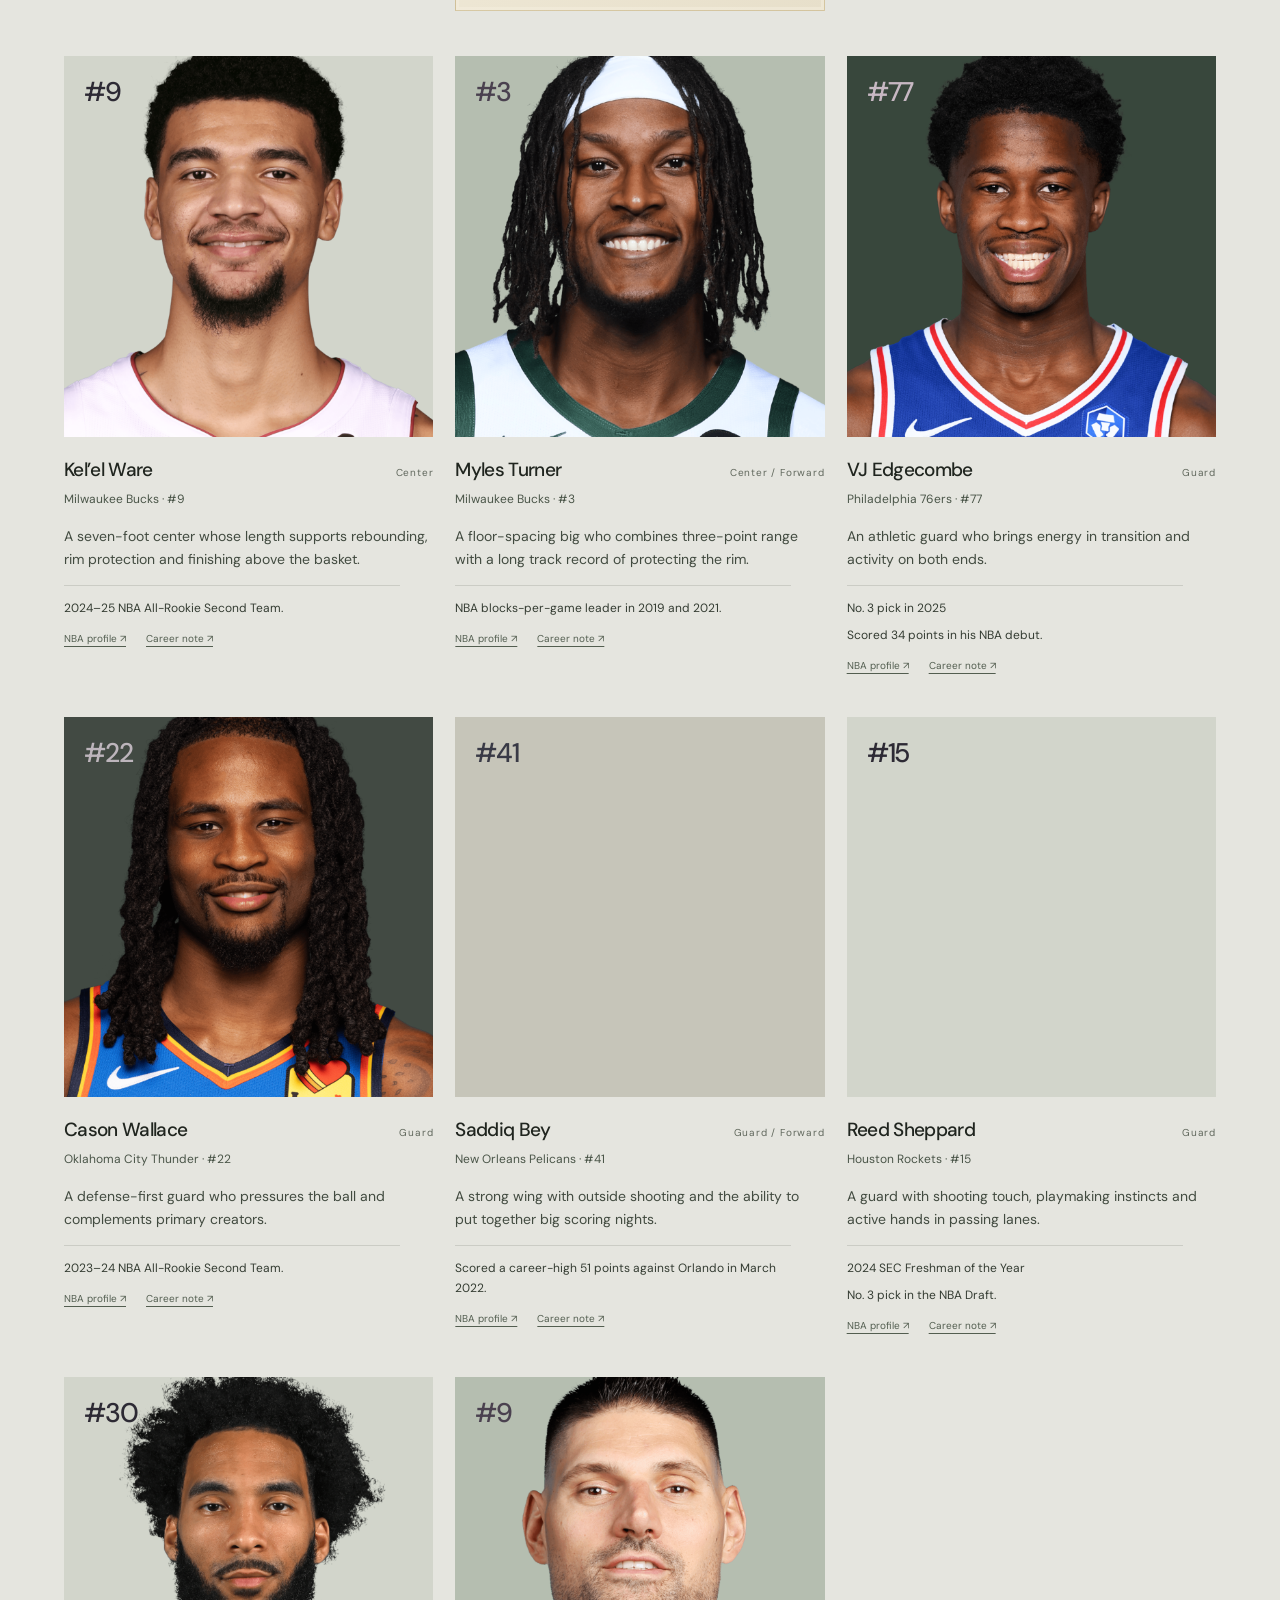
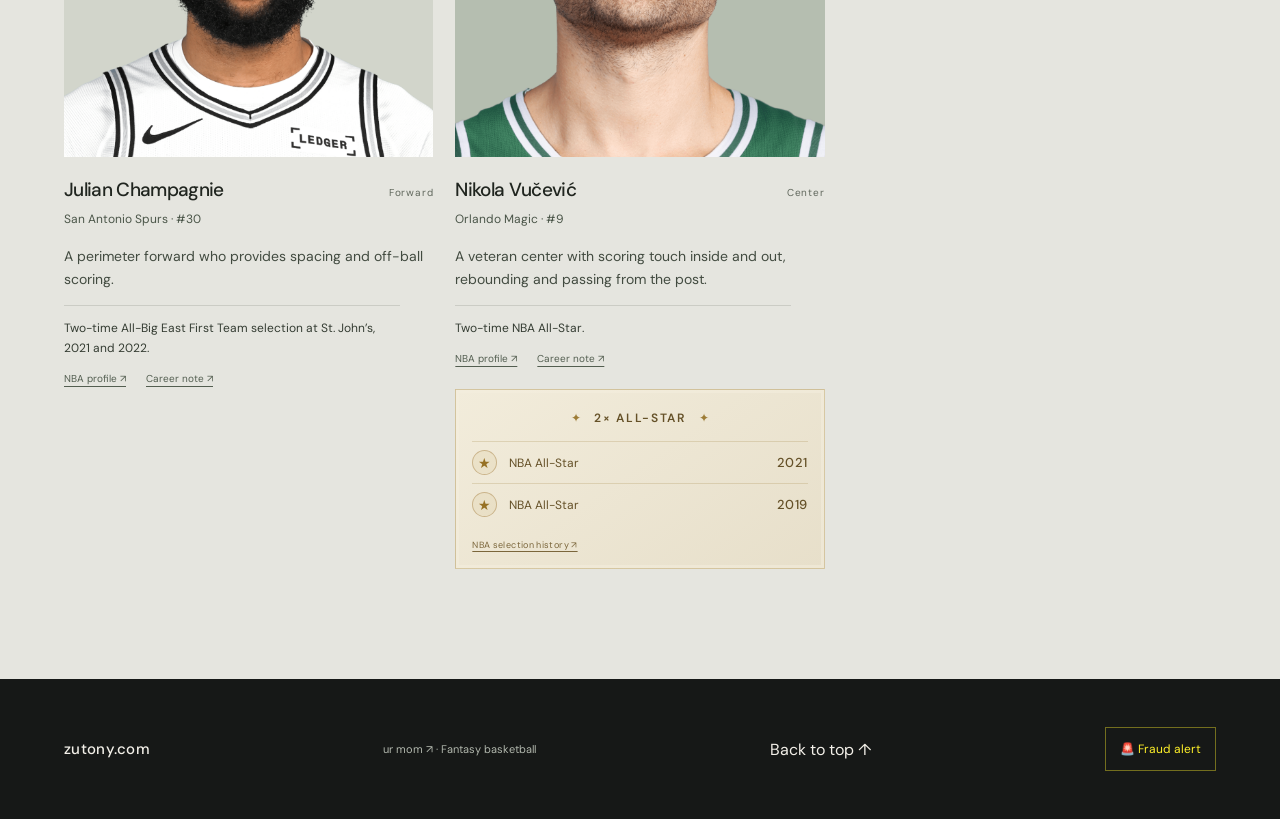
==== commit 0e2ab275: "Improve mobile tap targets and landscape fraud popup" ====
--- a/index.html
+++ b/index.html
@@ -4,8 +4,8 @@
 <meta charset="utf-8"><meta name="viewport" content="width=device-width,initial-scale=1">
 <title>The Roster — ur mom</title>
 <meta name="description" content="Meet the zutony.com roster in the ur mom fantasy basketball league.">
-<link rel="stylesheet" href="style.css"><link rel="stylesheet" href="pages.css">
-<link rel="stylesheet" href="fraud-alert.css"></head>
+<link rel="stylesheet" href="style.css?v=20261018-mobile"><link rel="stylesheet" href="pages.css?v=20261018-mobile">
+<link rel="stylesheet" href="fraud-alert.css?v=20261018-mobile"></head>
 <body>
 <header><a class="wordmark" href="index.html">zutony.com</a><nav aria-label="Main navigation"><a href="index.html" aria-current="page">Roster</a><a href="receipts.html">Is Tony Fraudulent?</a><a href="whip.html">Check out my whip</a></nav></header>
 <main>
@@ -19,7 +19,7 @@
 </main>
 <footer><a class="wordmark" href="#">zutony.com</a><span><a href="https://basketball.fantasysports.yahoo.com/nba/106209" target="_blank" rel="noopener noreferrer">ur mom ↗</a> · Fantasy basketball</span><a href="#">Back to top ↑</a></footer>
 <script src="roster.js"></script>
-<script src="fraud-alert.js"></script></body></html>
+<script src="fraud-alert.js?v=20261018-mobile"></script></body></html>
 
 
 
@@ -28,3 +28,4 @@
 
 
 
+
--- a/pages.css
+++ b/pages.css
@@ -1 +1,3 @@
 header nav{display:flex;gap:32px;align-items:center;font-size:12px;color:#b7bdb2}header nav a{padding:10px 0}header nav a:hover,header nav [aria-current=page]{color:#fff}header nav [aria-current=page]{border-bottom:1px solid #d2dacb}header .wordmark{white-space:nowrap}.page-intro{padding:90px 7% 76px;background:#202720}.eyebrow{font-size:10px;letter-spacing:.2em;margin:0 0 24px;color:#bdc5b6}.page-intro h1{font-size:clamp(65px,8vw,120px);font-weight:450;letter-spacing:-.065em;margin:0;line-height:1.1}.intro-note{color:#bbc2b5;margin-top:25px;font-size:15px}.receipt{padding:66px 7%;background:#e5e5df;color:#20251f}.receipt:nth-of-type(odd){background:#252b26;color:#eeeee7}.receipt-inner{max-width:1400px;margin:auto;display:flow-root}.receipt-date{font-size:11px;letter-spacing:.1em;margin:0 0 25px}.receipt-image{display:block;background:#fff}.receipt img{display:block;width:100%;height:auto}.receipt-link{float:right;display:block;margin-top:23px;font-size:12px;padding-bottom:8px;border-bottom:1px solid currentColor}.receipt-image:hover{outline:1px solid #929d89;outline-offset:5px}.next-page{padding:65px 7%;display:block;background:#181d19}.next-page>span{font-size:11px;color:#acb6a4}.next-page strong{display:flex;justify-content:space-between;align-items:center;font-weight:450;font-size:clamp(28px,4vw,58px);letter-spacing:-.04em;margin-top:15px}.next-page strong span{font-size:.7em}.car-hero{position:relative;height:calc(100svh - 94px);min-height:640px;max-height:1100px;overflow:hidden;background:#30372e}.car-cover{width:100%;height:100%;object-fit:cover;object-position:55% 58%;display:block}.car-hero:after{content:'';position:absolute;inset:0;background:linear-gradient(90deg,#08110be0,transparent 75%),linear-gradient(0deg,#09100b88,transparent 30%);pointer-events:none}.car-hero-copy{position:absolute;top:12%;left:7%;z-index:1}.car-hero h1{font-size:clamp(60px,7vw,110px);letter-spacing:-.065em;font-weight:450;line-height:1.03;margin:0}.car-scroll{position:absolute;bottom:40px;left:7%;z-index:1;font-size:12px;padding:15px 0;border-bottom:1px solid #fff8}.car-scroll span{margin-left:45px}.car-gallery{padding:90px 7%;background:#1c211e;scroll-margin-top:25px}.car-gallery-heading{display:flex;justify-content:space-between;align-items:center;margin-bottom:45px}.car-gallery-heading h2{font-size:42px;font-weight:450;letter-spacing:-.05em;margin:0}.car-gallery-heading>span{font-size:10px;color:#a3ae9b;letter-spacing:.1em}.car-photo{display:block;overflow:hidden}.car-photo img{width:100%;height:100%;object-fit:cover;display:block;transition:transform .6s ease}.car-photo:hover img{transform:scale(1.015)}.car-wide{aspect-ratio:16/10;margin-bottom:28px}.car-pair{display:grid;grid-template-columns:1fr 1fr;gap:28px;margin-bottom:28px}.car-pair .car-photo{aspect-ratio:3/4}.car-finish{display:grid;grid-template-columns:1fr 1fr;gap:7%;align-items:center;padding-top:28px}.car-finish .car-photo{aspect-ratio:3/4}.finish-title{font-size:clamp(35px,5vw,70px);letter-spacing:-.05em;margin:0 0 30px}.car-finish>div>a{font-size:12px;border-bottom:1px solid #fff6;padding-bottom:9px}.explore-pages{display:grid;grid-template-columns:1fr 1fr}.explore-pages>a{min-height:420px;position:relative;padding:55px 10%;overflow:hidden}.explore-pages h2{font-size:clamp(32px,4vw,65px);font-weight:450;letter-spacing:-.05em;line-height:1.1;margin:20px 0;position:relative;z-index:2}.explore-receipts{background:#303b30}.explore-receipts>span:first-child{font-size:12px;color:#c3ccbb}.explore-car>img{position:absolute;inset:0;width:100%;height:100%;object-fit:cover}.explore-car:after{content:'';position:absolute;inset:0;background:#07100877}.explore-arrow{position:absolute;bottom:40px;right:10%;font-size:32px;z-index:2}.photo-dialog{padding:0;border:none;background:#101510f5;max-width:100vw;max-height:100svh;width:100vw;height:100svh;color:white}.photo-dialog::backdrop{background:#101510ee}.photo-dialog img{display:block;width:100%;height:100%;object-fit:contain;padding:60px 4%}.photo-dialog button{position:absolute;right:25px;top:20px;color:#fff;background:#202620;border:1px solid #fff5;padding:12px 20px;font:inherit;cursor:pointer}.photo-dialog button:hover{background:#485344}@media(max-width:800px){header{gap:15px}header nav{gap:16px;font-size:11px}header .wordmark{font-size:17px}.car-hero{height:80svh;min-height:600px}.car-hero-copy{top:8%}.car-cover{object-position:58% center}.car-hero:after{background:linear-gradient(180deg,#08110ba6,transparent 65%),linear-gradient(0deg,#08110b99,transparent 30%)}.car-gallery{padding:60px 5%}.car-gallery-heading h2{font-size:35px}.car-pair{gap:16px;margin-bottom:16px}.car-wide{margin-bottom:16px}.explore-pages>a{min-height:340px}.receipt{padding:45px 5%}.page-intro{padding:65px 5%}.next-page{padding:45px 5%}}@media(max-width:550px){header{height:auto;min-height:100px;align-items:flex-start;flex-direction:column;padding-top:20px;padding-bottom:15px;gap:8px}header nav{width:100%;justify-content:space-between}.explore-pages{grid-template-columns:1fr}.explore-pages>a{min-height:300px;padding:40px 7%}.explore-pages h2{font-size:45px}.car-hero{min-height:620px}.car-hero h1{font-size:65px}.car-cover{object-position:58% center}.car-finish{grid-template-columns:1fr;gap:30px}.car-finish>div{padding:20px 0 15px}.car-gallery-heading>span{font-size:9px}.car-wide{aspect-ratio:4/3}.receipt-date{font-size:10px;letter-spacing:.04em}.receipt-link{font-size:11px}.next-page strong{font-size:32px}.car-pair{gap:12px}.car-pair .car-photo{aspect-ratio:2/3}.hero{min-height:650px}}@media(prefers-reduced-motion:reduce){.car-photo img{transition:none}}
+/* Comfortable phone tap targets and compact roster heading. */
+@media(max-width:800px){header nav a{min-height:44px;display:inline-flex;align-items:center}.section-heading{gap:12px;flex-wrap:wrap}.team-link{min-height:44px;display:inline-flex;align-items:center}.receipt-link{display:inline-flex;align-items:center;min-height:44px}}
--- a/fraud-alert.css
+++ b/fraud-alert.css
@@ -1,5 +1,5 @@
 .fraud-alert{width:min(530px,calc(100% - 40px));max-height:calc(100svh - 40px);padding:0;border:5px solid #141414;background:#fff129;color:#141414;box-shadow:14px 14px 0 #f32a29,24px 24px 0 #141414;transform:rotate(-3deg);overflow:auto;font-family:Arial,sans-serif}
-.fraud-alert::backdrop{background:#080b08b8;backdrop-filter:blur(5px)}
+.fraud-alert::backdrop{background:#080b0866;backdrop-filter:blur(1px)}
 .fraud-alert-stripe{height:22px;background:repeating-linear-gradient(135deg,#141414 0 16px,#fff129 16px 32px)}
 .fraud-alert-close{position:absolute;right:10px;top:32px;width:40px;height:40px;border:2px solid #141414;background:#fff129;color:#141414;font-size:32px;line-height:1;cursor:pointer;z-index:1}
 .fraud-alert-body{text-align:center;padding:28px 32px 24px}
@@ -12,3 +12,7 @@
 .fraud-alert-dismiss{display:block;margin:20px auto 0;border:0;border-bottom:1px solid #141414;background:none;color:#141414;padding:4px;font-size:12px;cursor:pointer}
 .fraud-alert :focus-visible{outline:3px solid #e52320;outline-offset:4px}
 @media(max-width:480px){.fraud-alert{transform:rotate(-2deg);box-shadow:7px 7px 0 #f32a29,12px 12px 0 #141414}.fraud-alert-body{padding:23px 18px 20px}.fraud-alert-kicker{font-size:8px}.fraud-alert-go{font-size:11px}}
+.fraud-alert-replay{font:inherit;font-size:12px;color:#fff129;background:none;border:1px solid #fff12966;padding:10px 14px;cursor:pointer}
+
+.fraud-alert-close{min-width:44px;min-height:44px}.fraud-alert-dismiss{min-height:44px}.fraud-alert-replay{min-height:44px}
+@media(max-height:500px){.fraud-alert{transform:none;max-height:calc(100svh - 24px);box-shadow:7px 7px 0 #f32a29}.fraud-alert-body{padding:12px 24px}.fraud-alert-kicker{margin:0 38px 8px;font-size:8px}.fraud-alert-siren{display:none}.fraud-alert h2{font-size:48px;line-height:.9;margin:10px 0}.fraud-alert h2 br{display:none}.fraud-alert-stamp{margin-bottom:12px;font-size:10px}.fraud-alert-go{padding:12px}.fraud-alert-dismiss{margin-top:8px}.fraud-alert-stripe{height:14px}.fraud-alert-close{top:20px}}
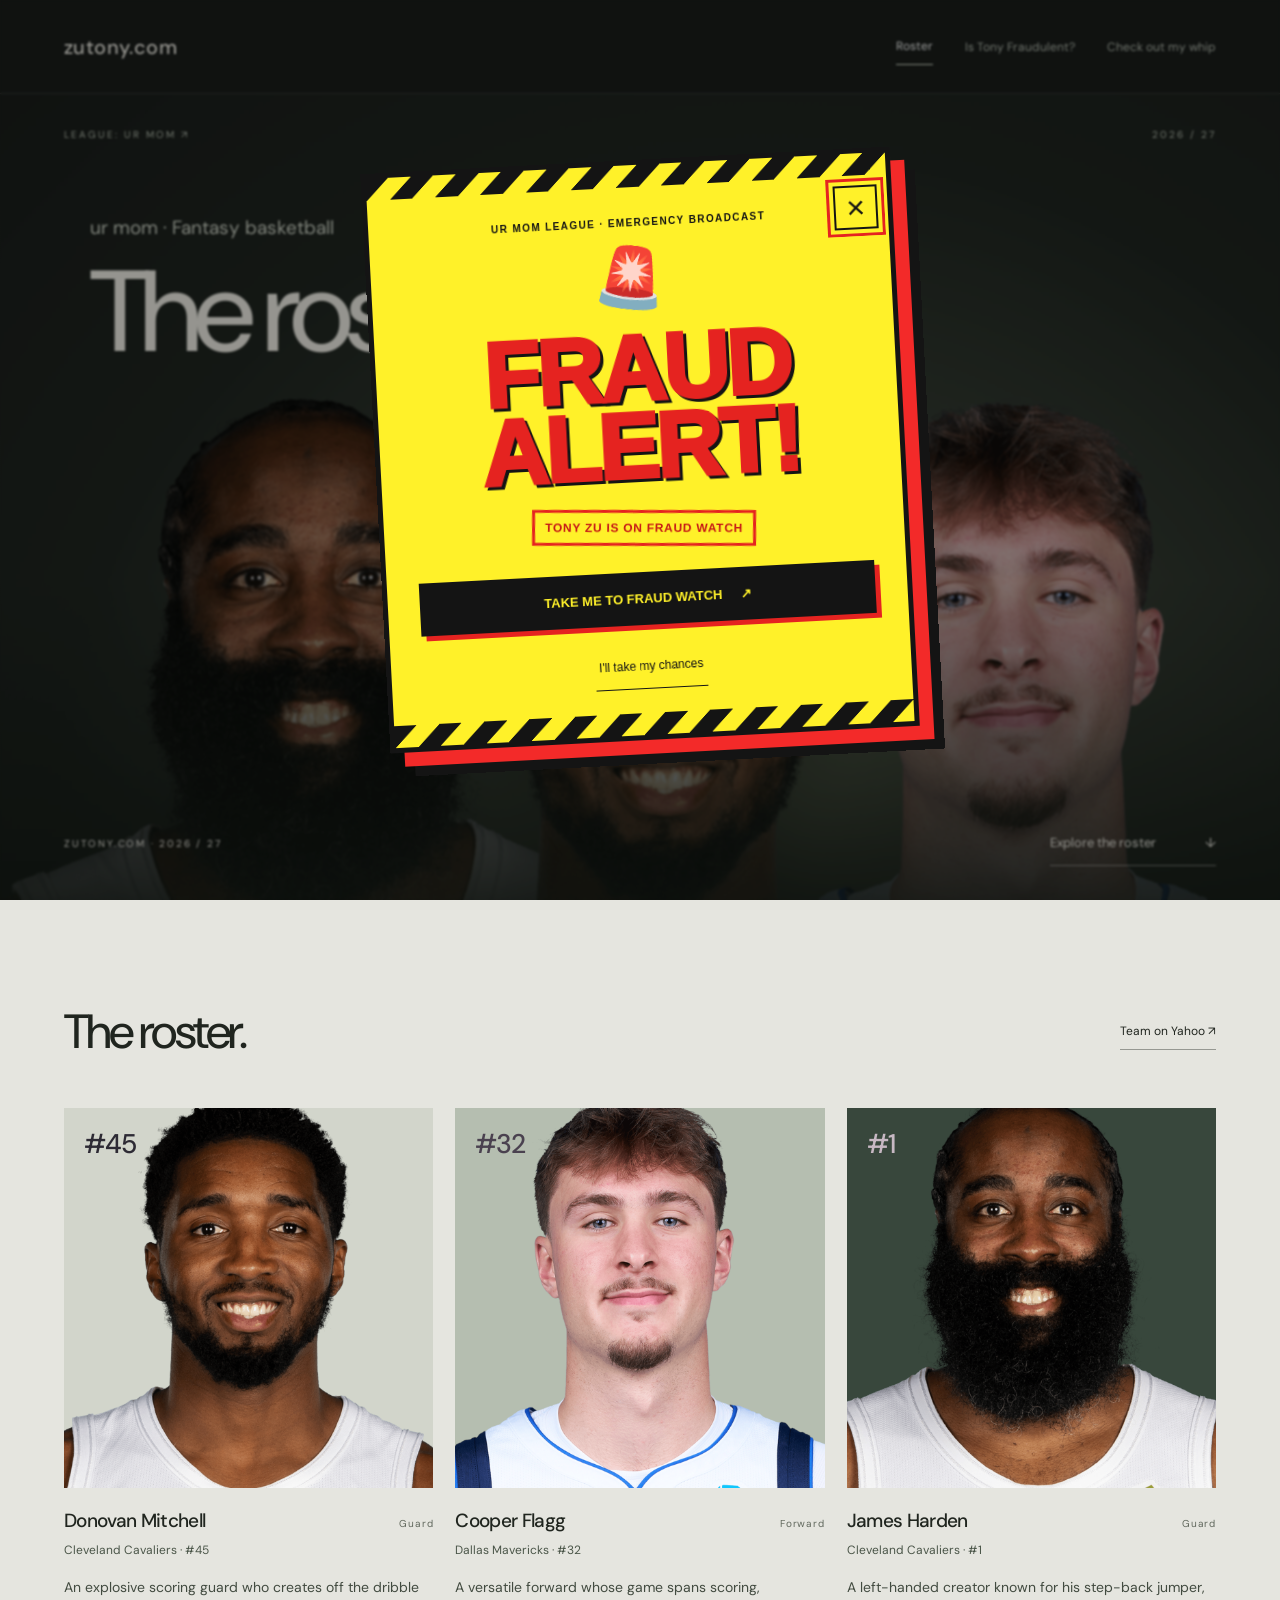
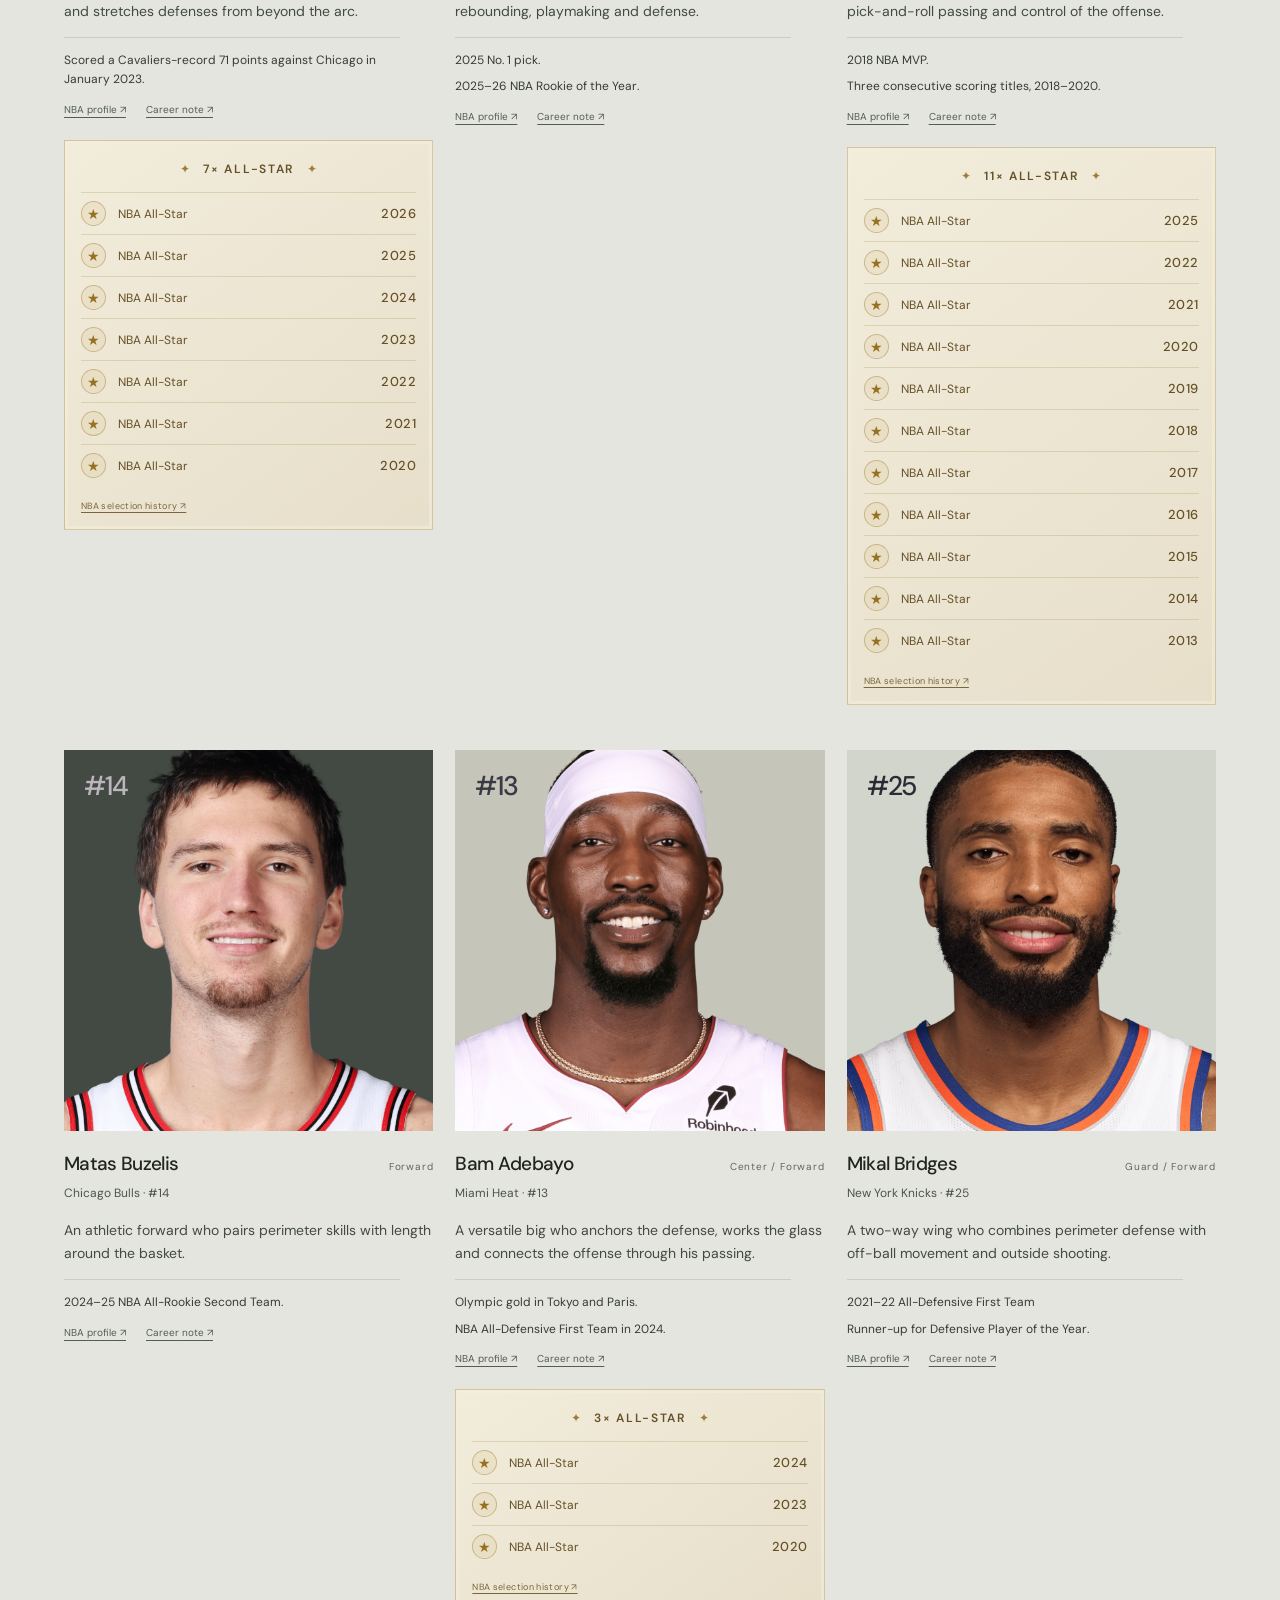
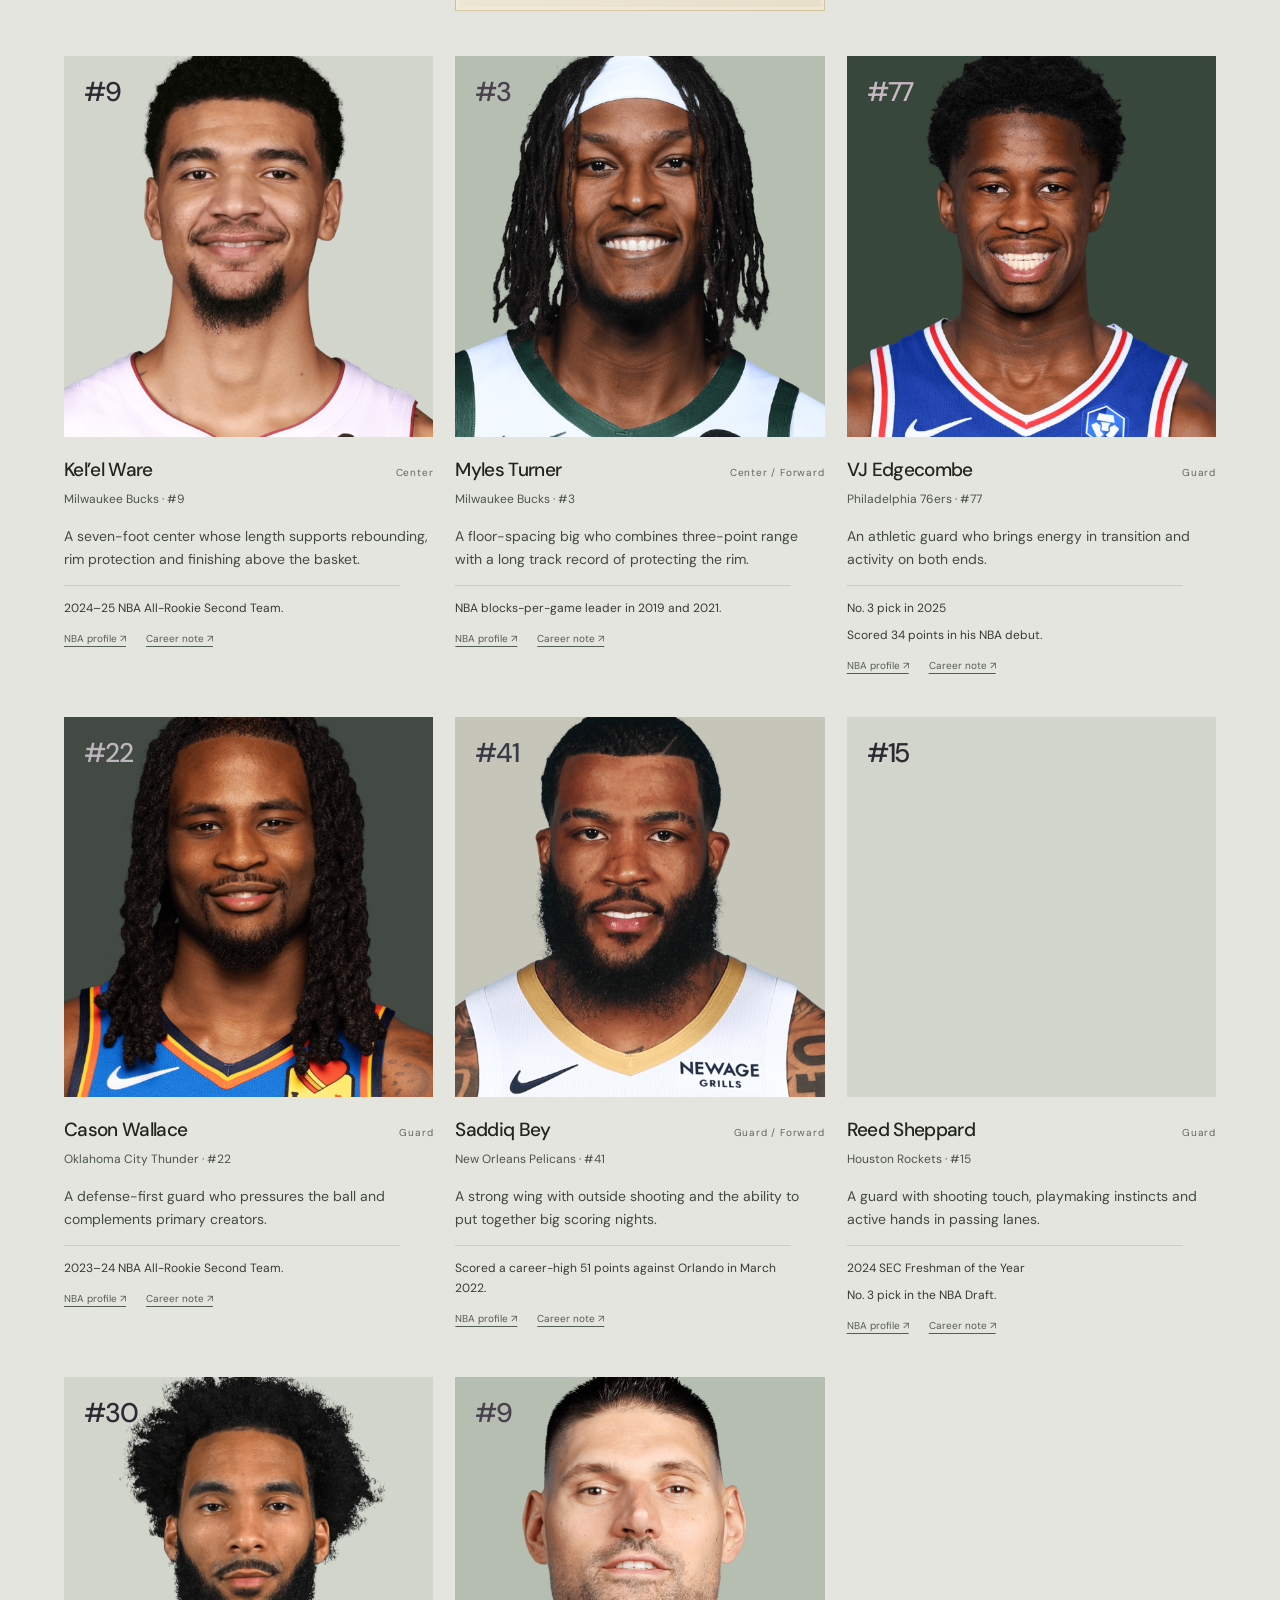
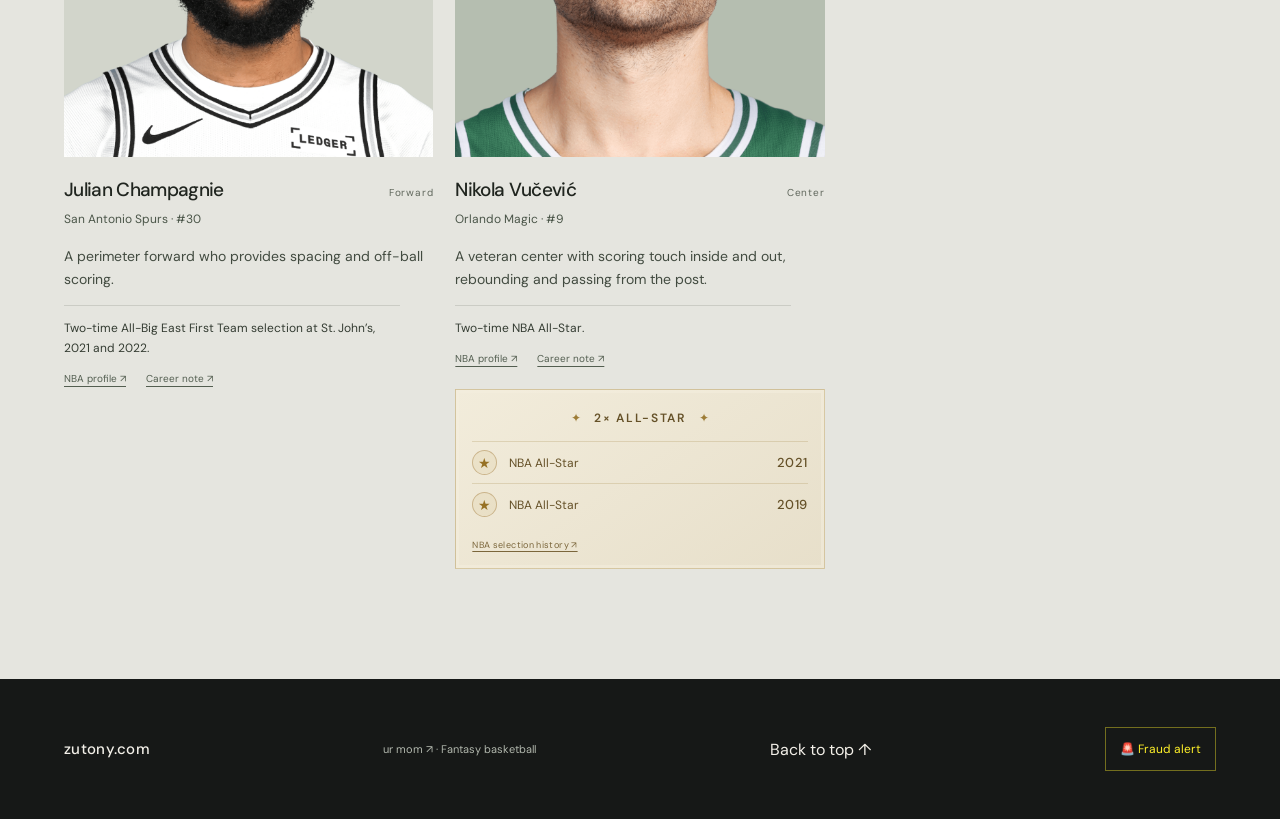
==== commit 75273005: "Move Fraud Watch to /fraud/" ====
--- a/index.html
+++ b/index.html
@@ -7,7 +7,7 @@
 <link rel="stylesheet" href="style.css?v=20261018-mobile"><link rel="stylesheet" href="pages.css?v=20261018-mobile">
 <link rel="stylesheet" href="fraud-alert.css?v=20261018-mobile"></head>
 <body>
-<header><a class="wordmark" href="index.html">zutony.com</a><nav aria-label="Main navigation"><a href="index.html" aria-current="page">Roster</a><a href="receipts.html">Is Tony Fraudulent?</a><a href="whip.html">Check out my whip</a></nav></header>
+<header><a class="wordmark" href="index.html">zutony.com</a><nav aria-label="Main navigation"><a href="index.html" aria-current="page">Roster</a><a href="/fraud/">Is Tony Fraudulent?</a><a href="whip.html">Check out my whip</a></nav></header>
 <main>
 <section class="hero" aria-labelledby="team-title">
 <div class="hero-label"><a href="https://basketball.fantasysports.yahoo.com/nba/106209" target="_blank" rel="noopener noreferrer" aria-label="ur mom league on Yahoo">LEAGUE: UR MOM ↗</a> <span>2026 / 27</span></div>
@@ -19,7 +19,7 @@
 </main>
 <footer><a class="wordmark" href="#">zutony.com</a><span><a href="https://basketball.fantasysports.yahoo.com/nba/106209" target="_blank" rel="noopener noreferrer">ur mom ↗</a> · Fantasy basketball</span><a href="#">Back to top ↑</a></footer>
 <script src="roster.js"></script>
-<script src="fraud-alert.js?v=20261018-mobile"></script></body></html>
+<script src="fraud-alert.js?v=20261018-fraud"></script></body></html>
 
 
 
@@ -29,3 +29,4 @@
 
 
 
+
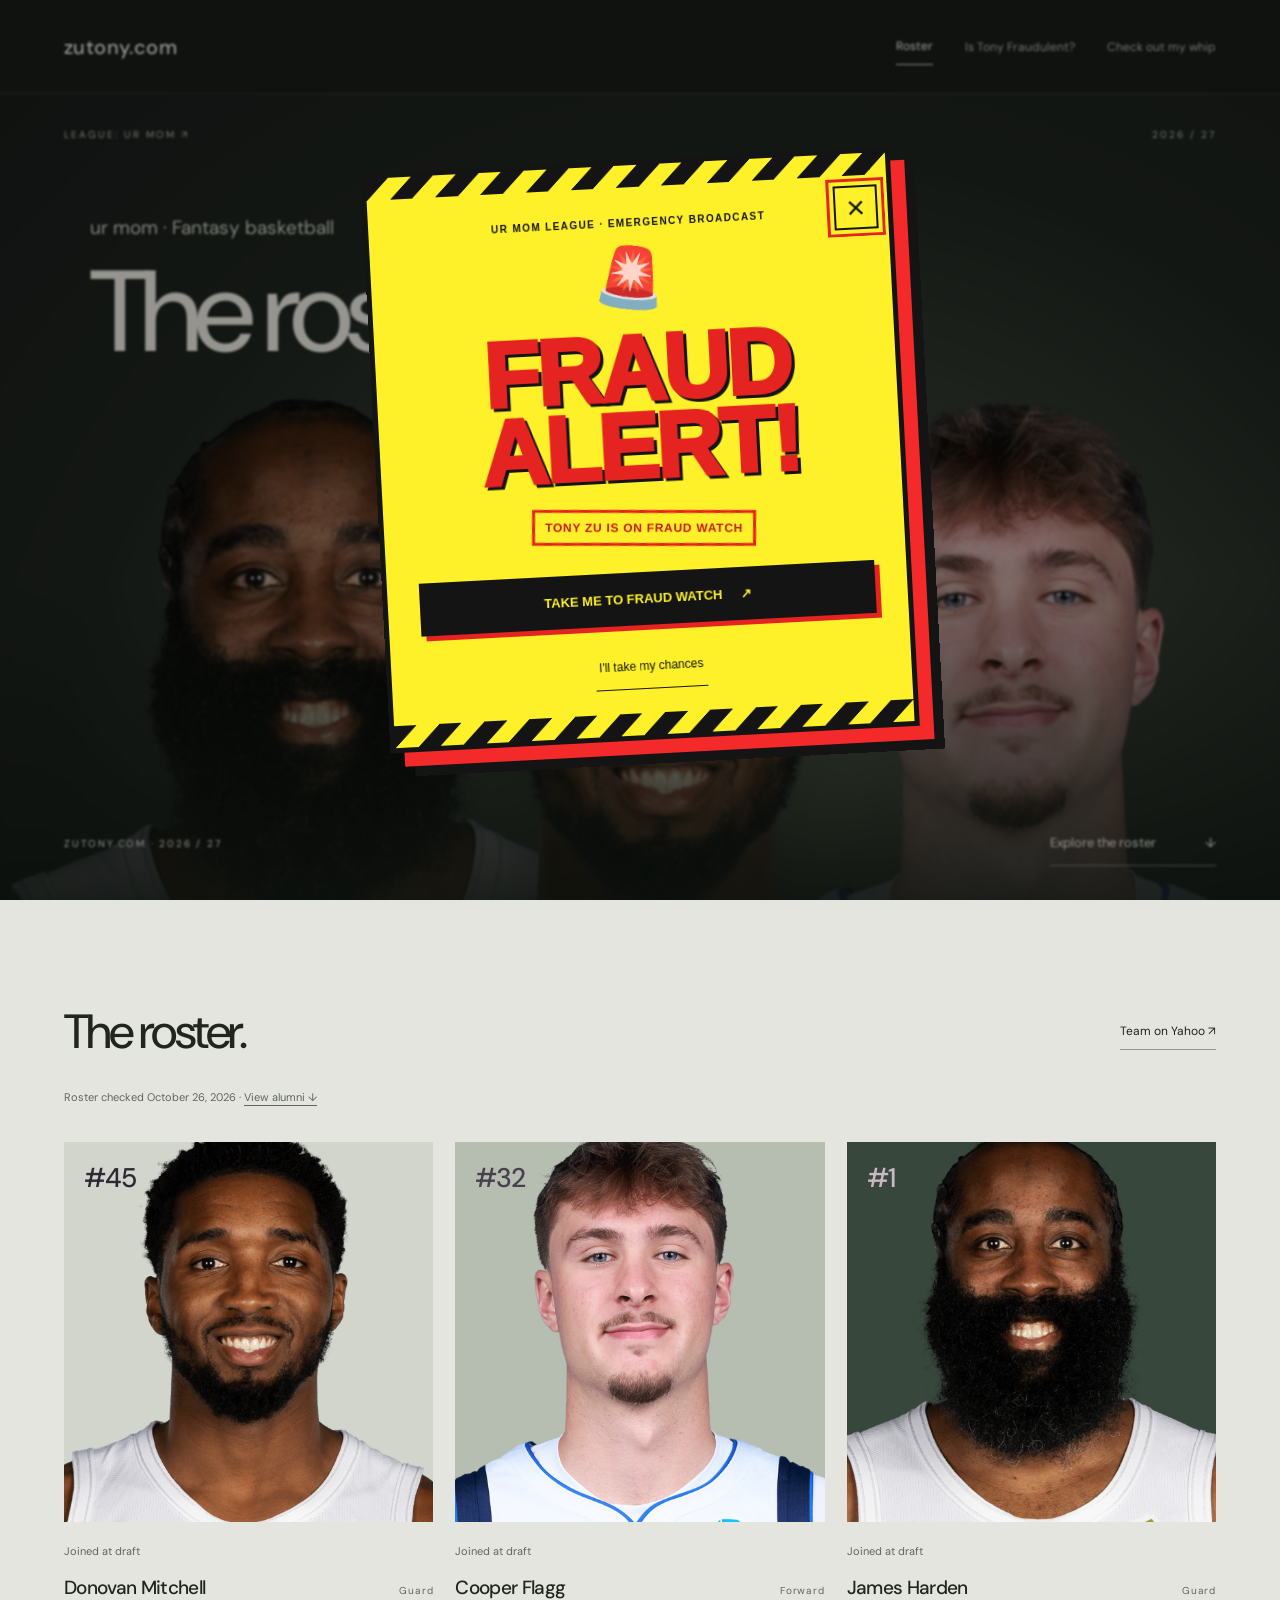
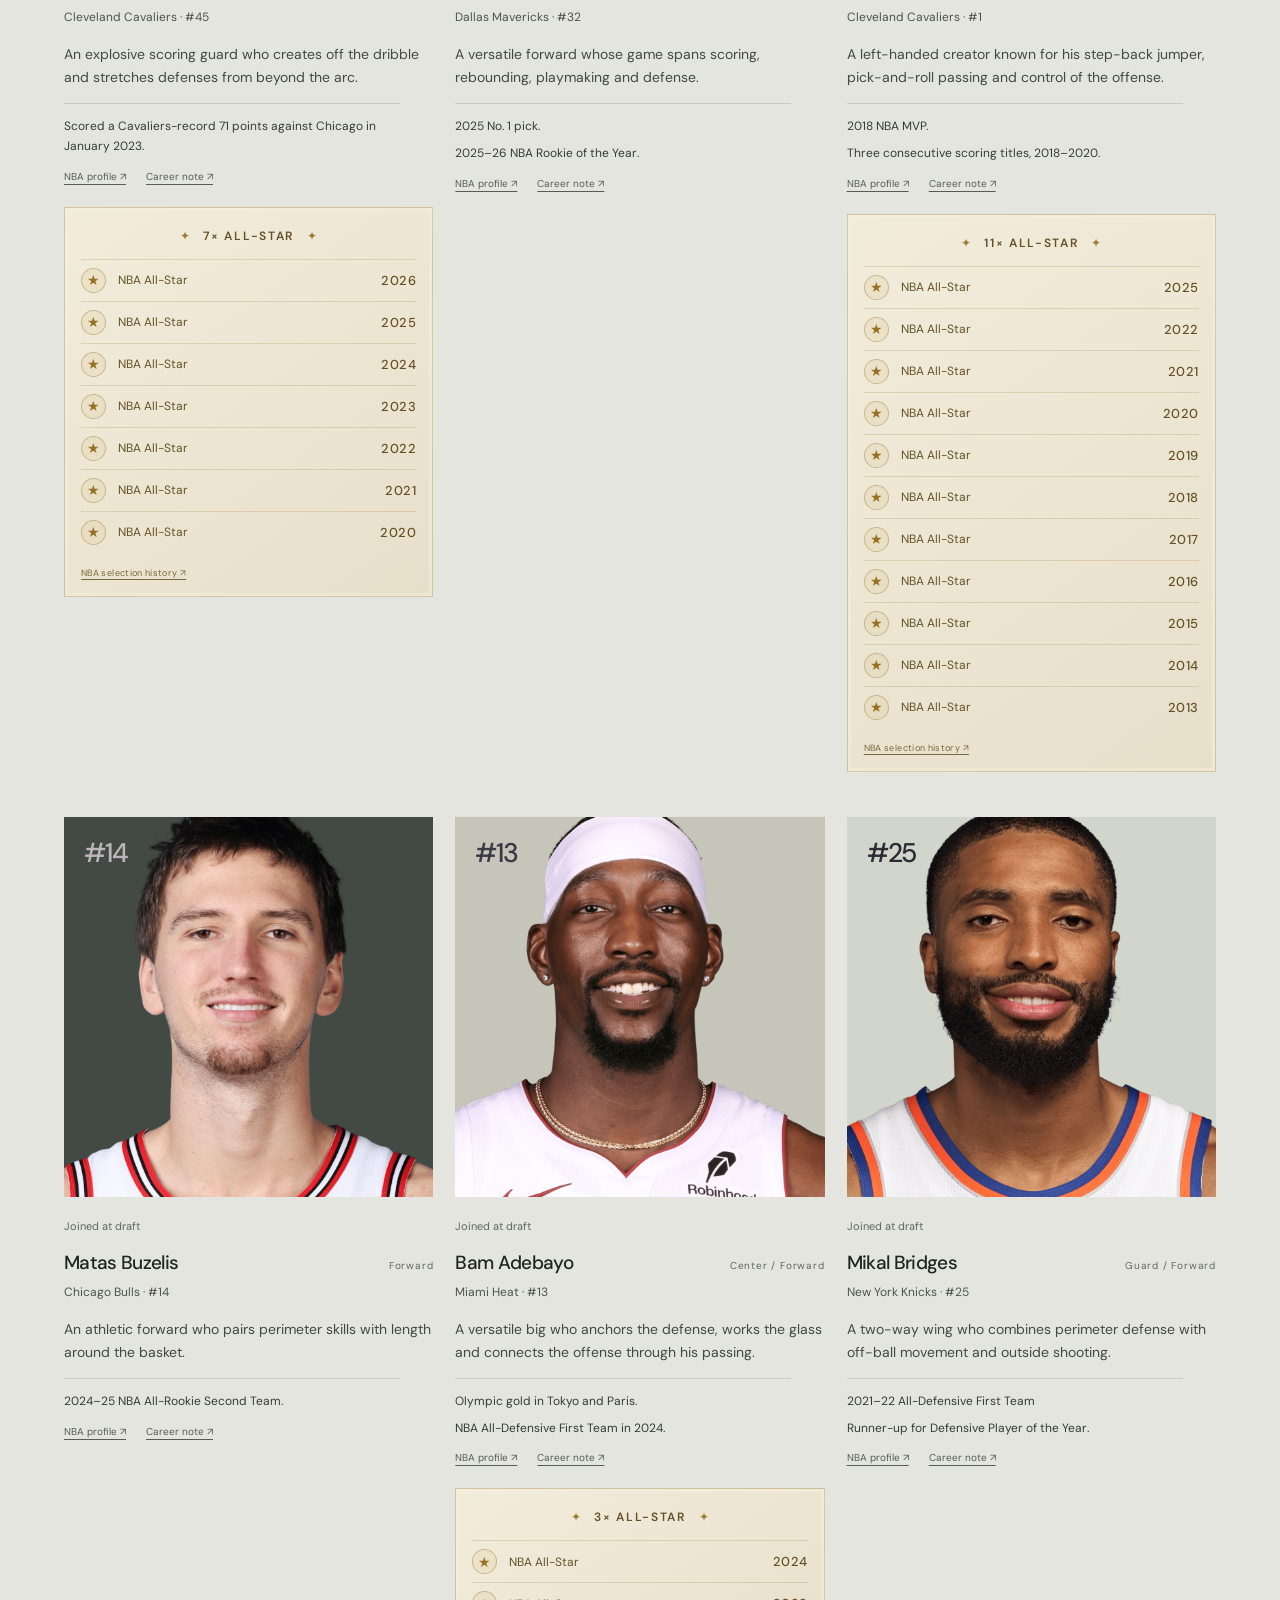
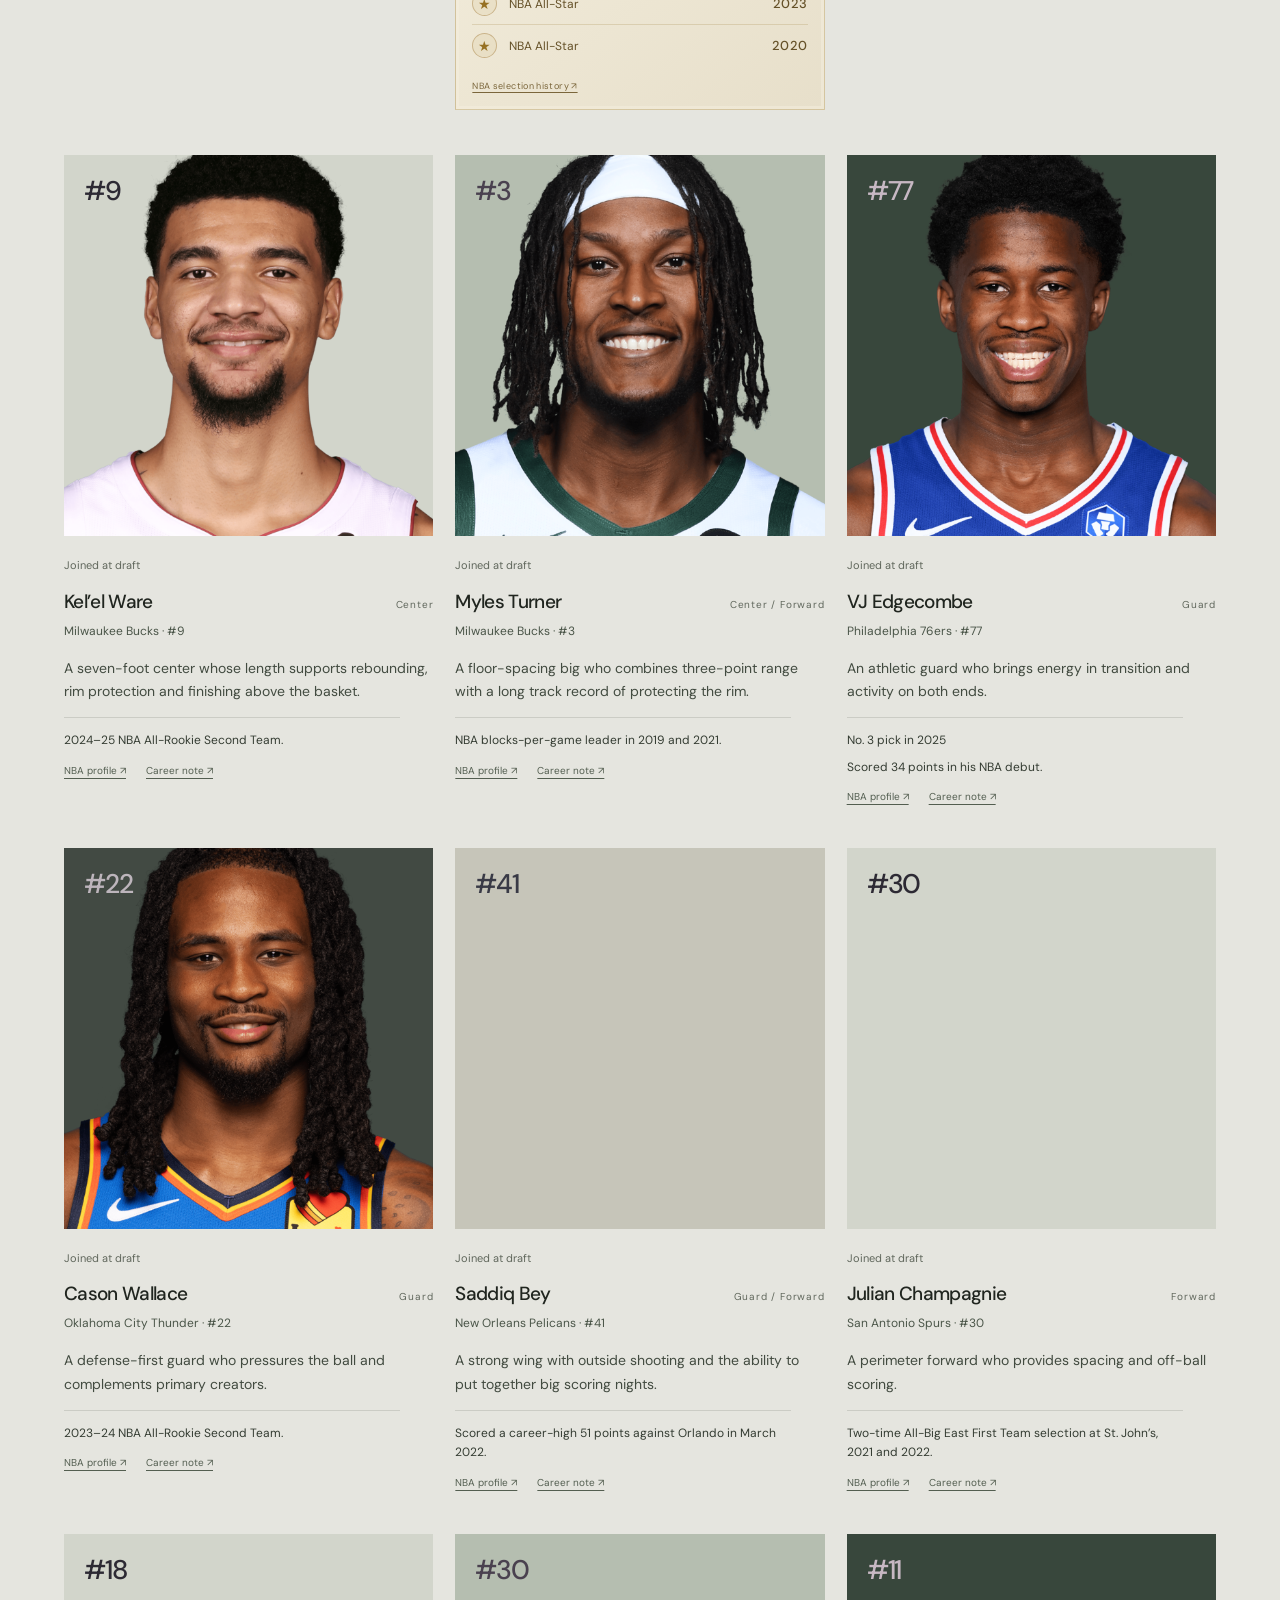
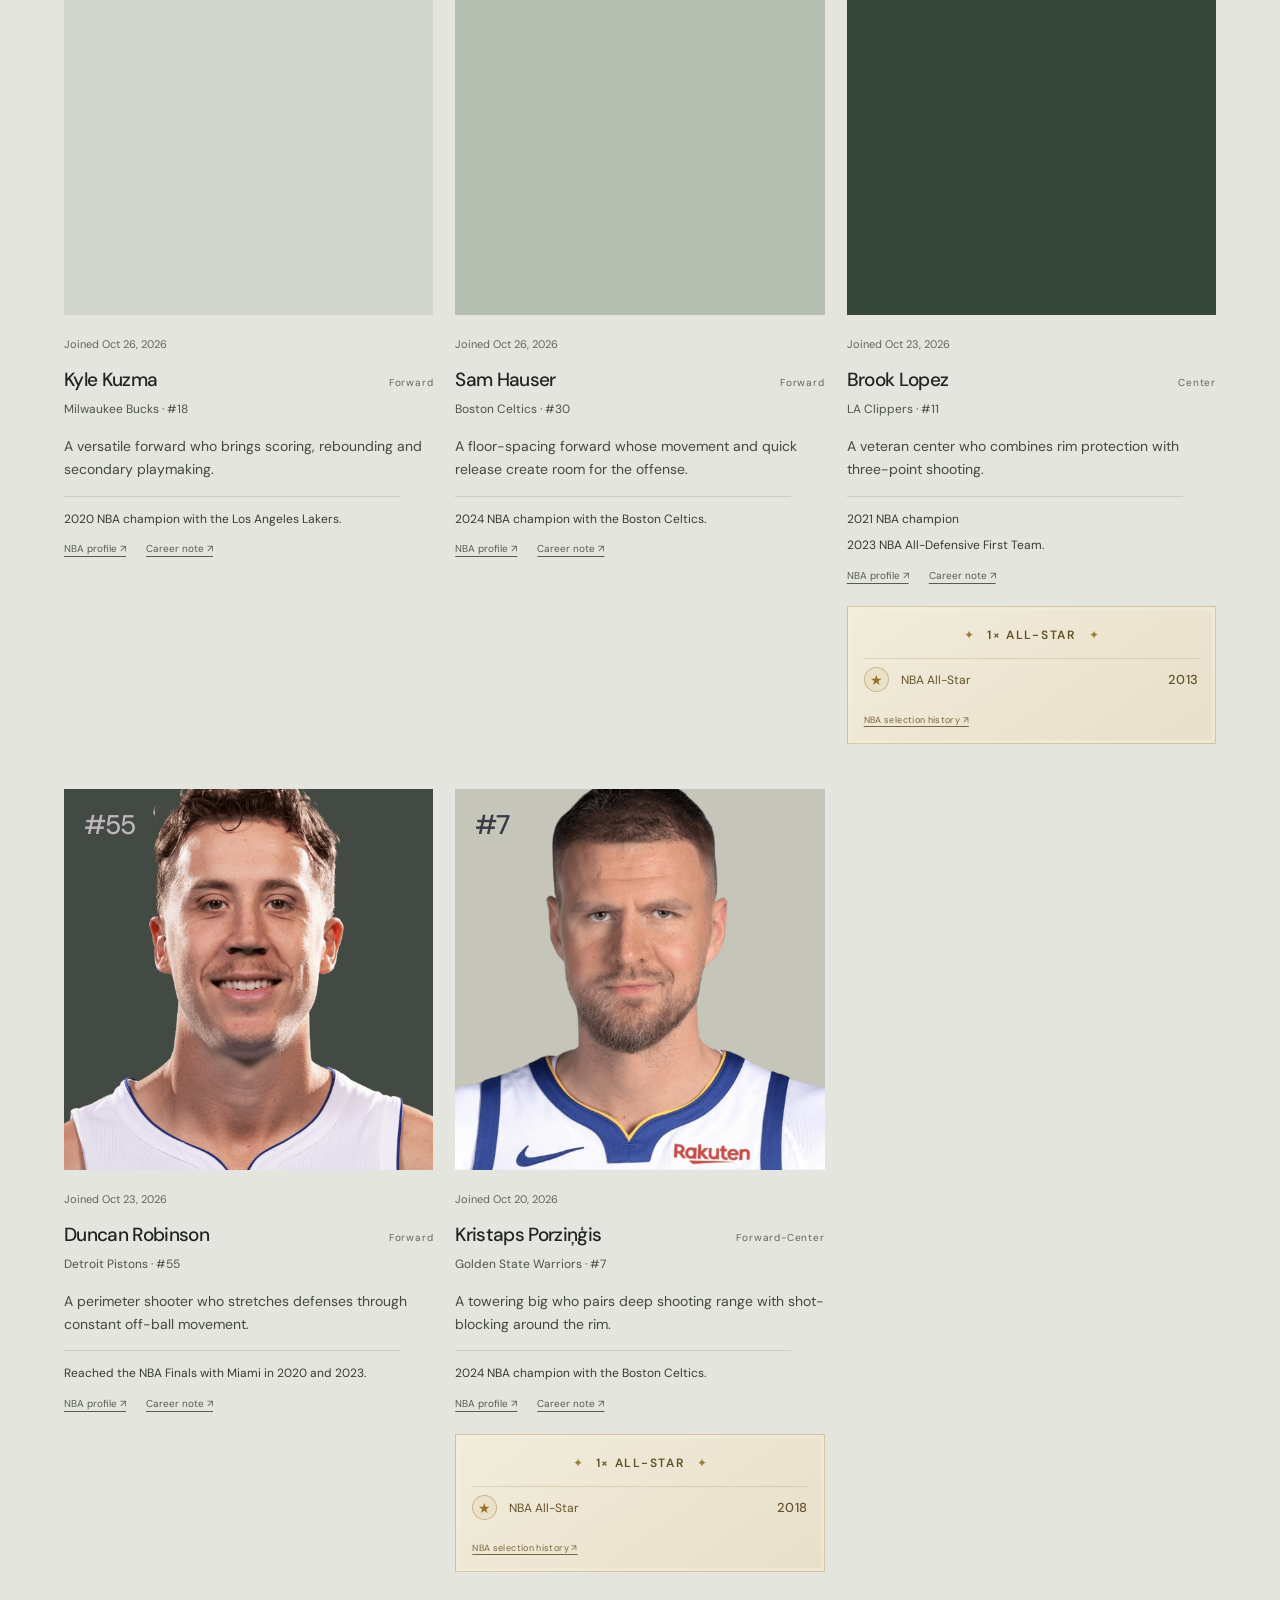
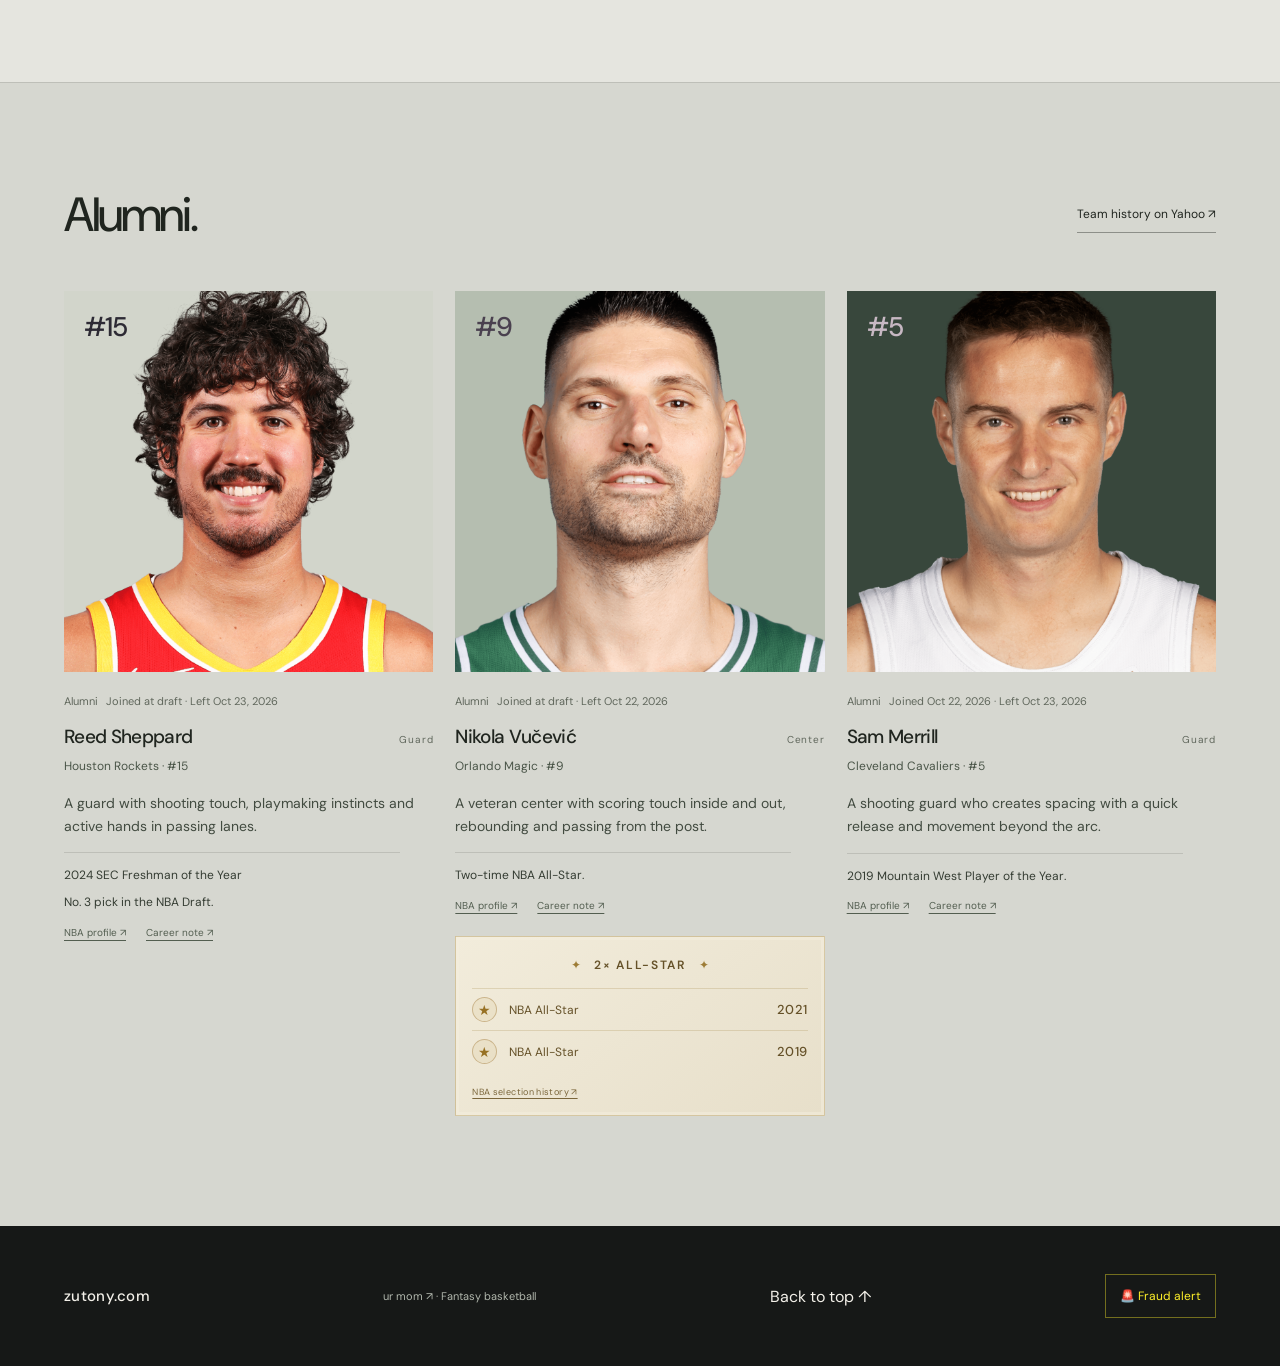
==== commit 50239933: "Track roster join dates, new arrivals, and alumni" ====
--- a/index.html
+++ b/index.html
@@ -4,7 +4,7 @@
 <meta charset="utf-8"><meta name="viewport" content="width=device-width,initial-scale=1">
 <title>The Roster — ur mom</title>
 <meta name="description" content="Meet the zutony.com roster in the ur mom fantasy basketball league.">
-<link rel="stylesheet" href="style.css?v=20261018-mobile"><link rel="stylesheet" href="pages.css?v=20261018-mobile">
+<link rel="stylesheet" href="style.css?v=20261026"><link rel="stylesheet" href="pages.css?v=20261018-mobile">
 <link rel="stylesheet" href="fraud-alert.css?v=20261018-mobile"></head>
 <body>
 <header><a class="wordmark" href="index.html">zutony.com</a><nav aria-label="Main navigation"><a href="index.html" aria-current="page">Roster</a><a href="/fraud/">Is Tony Fraudulent?</a><a href="whip.html">Check out my whip</a></nav></header>
@@ -15,10 +15,10 @@
 <div class="portraits" aria-hidden="true"><img class="harden" src="images/players/james-harden.png" alt=""><img class="flagg" src="images/players/cooper-flagg.png" alt=""><img class="mitchell" src="images/players/donovan-mitchell.png" alt=""></div>
 <div class="hero-bottom"><span>ZUTONY.COM · 2026 / 27</span><a href="#roster" aria-label="Explore the roster">Explore the roster <span>↓</span></a></div>
 </section>
-<section id="roster" class="roster"><div class="section-heading"><h2><a href="https://basketball.fantasysports.yahoo.com/nba/106209/1" target="_blank" rel="noopener noreferrer" aria-label="The roster on Yahoo">The roster.</a></h2><a class="team-link" href="https://basketball.fantasysports.yahoo.com/nba/106209/1" target="_blank" rel="noopener noreferrer">Team on Yahoo ↗</a></div><div id="players" class="grid"></div></section>
-</main>
+<section id="roster" class="roster"><div class="section-heading"><h2><a href="https://basketball.fantasysports.yahoo.com/nba/106209/1" target="_blank" rel="noopener noreferrer" aria-label="The roster on Yahoo">The roster.</a></h2><a class="team-link" href="https://basketball.fantasysports.yahoo.com/nba/106209/1" target="_blank" rel="noopener noreferrer">Team on Yahoo ↗</a></div><p class="roster-updated">Roster checked October 26, 2026 · <a href="#alumni">View alumni ↓</a></p><div id="players" class="grid"></div></section>
+<section id="alumni" class="roster alumni"><div class="section-heading"><h2>Alumni.</h2><a class="team-link" href="https://basketball.fantasysports.yahoo.com/nba/106209/transactions?transactionsfilter=all&amp;mid=1" target="_blank" rel="noopener noreferrer">Team history on Yahoo ↗</a></div><div id="alumni-players" class="grid"></div></section></main>
 <footer><a class="wordmark" href="#">zutony.com</a><span><a href="https://basketball.fantasysports.yahoo.com/nba/106209" target="_blank" rel="noopener noreferrer">ur mom ↗</a> · Fantasy basketball</span><a href="#">Back to top ↑</a></footer>
-<script src="roster.js"></script>
+<script src="roster.js?v=20261026"></script>
 <script src="fraud-alert.js?v=20261018-fraud"></script></body></html>
 
 
--- a/style.css
+++ b/style.css
@@ -33,3 +33,5 @@
 /* Keep portrait heads inside the hero as desktop screens get wider. */
 @media(min-width:801px){.portraits img{height:112%;object-position:center bottom}.portraits .mitchell{height:119%}}
 
+
+.membership-line{display:flex;align-items:center;flex-wrap:wrap;gap:8px;font-size:11px;color:#60675c;margin:0 0 14px;line-height:1.7}.new-player-badge{display:inline-block;background:#2d4734;color:#f3f0e9;padding:3px 9px;text-transform:uppercase;letter-spacing:.12em;font-size:9px;font-weight:600}.alumni{background:#d6d7d0;border-top:1px solid #20251f22}.roster-updated{font-size:11px;color:#60675c;margin:-20px 0 35px;line-height:1.7}.roster-updated a{text-decoration:underline;text-underline-offset:4px}
